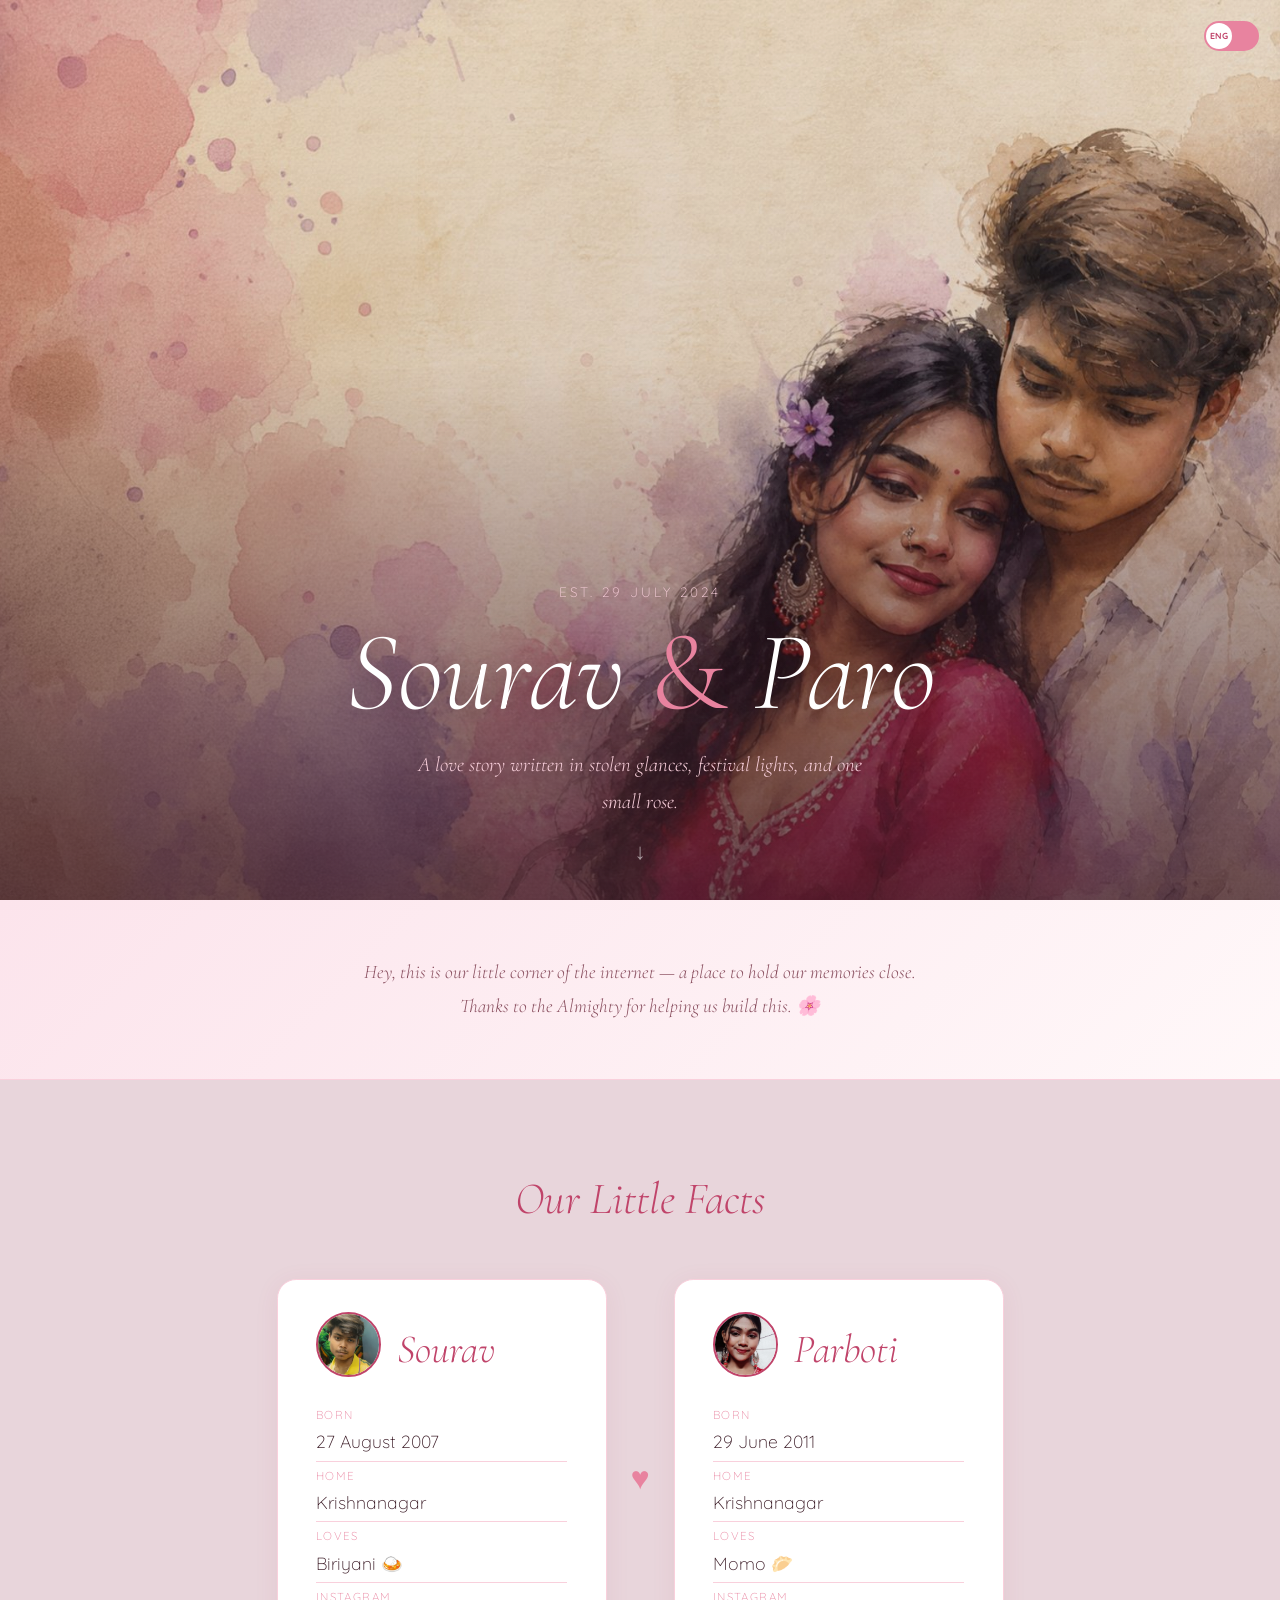
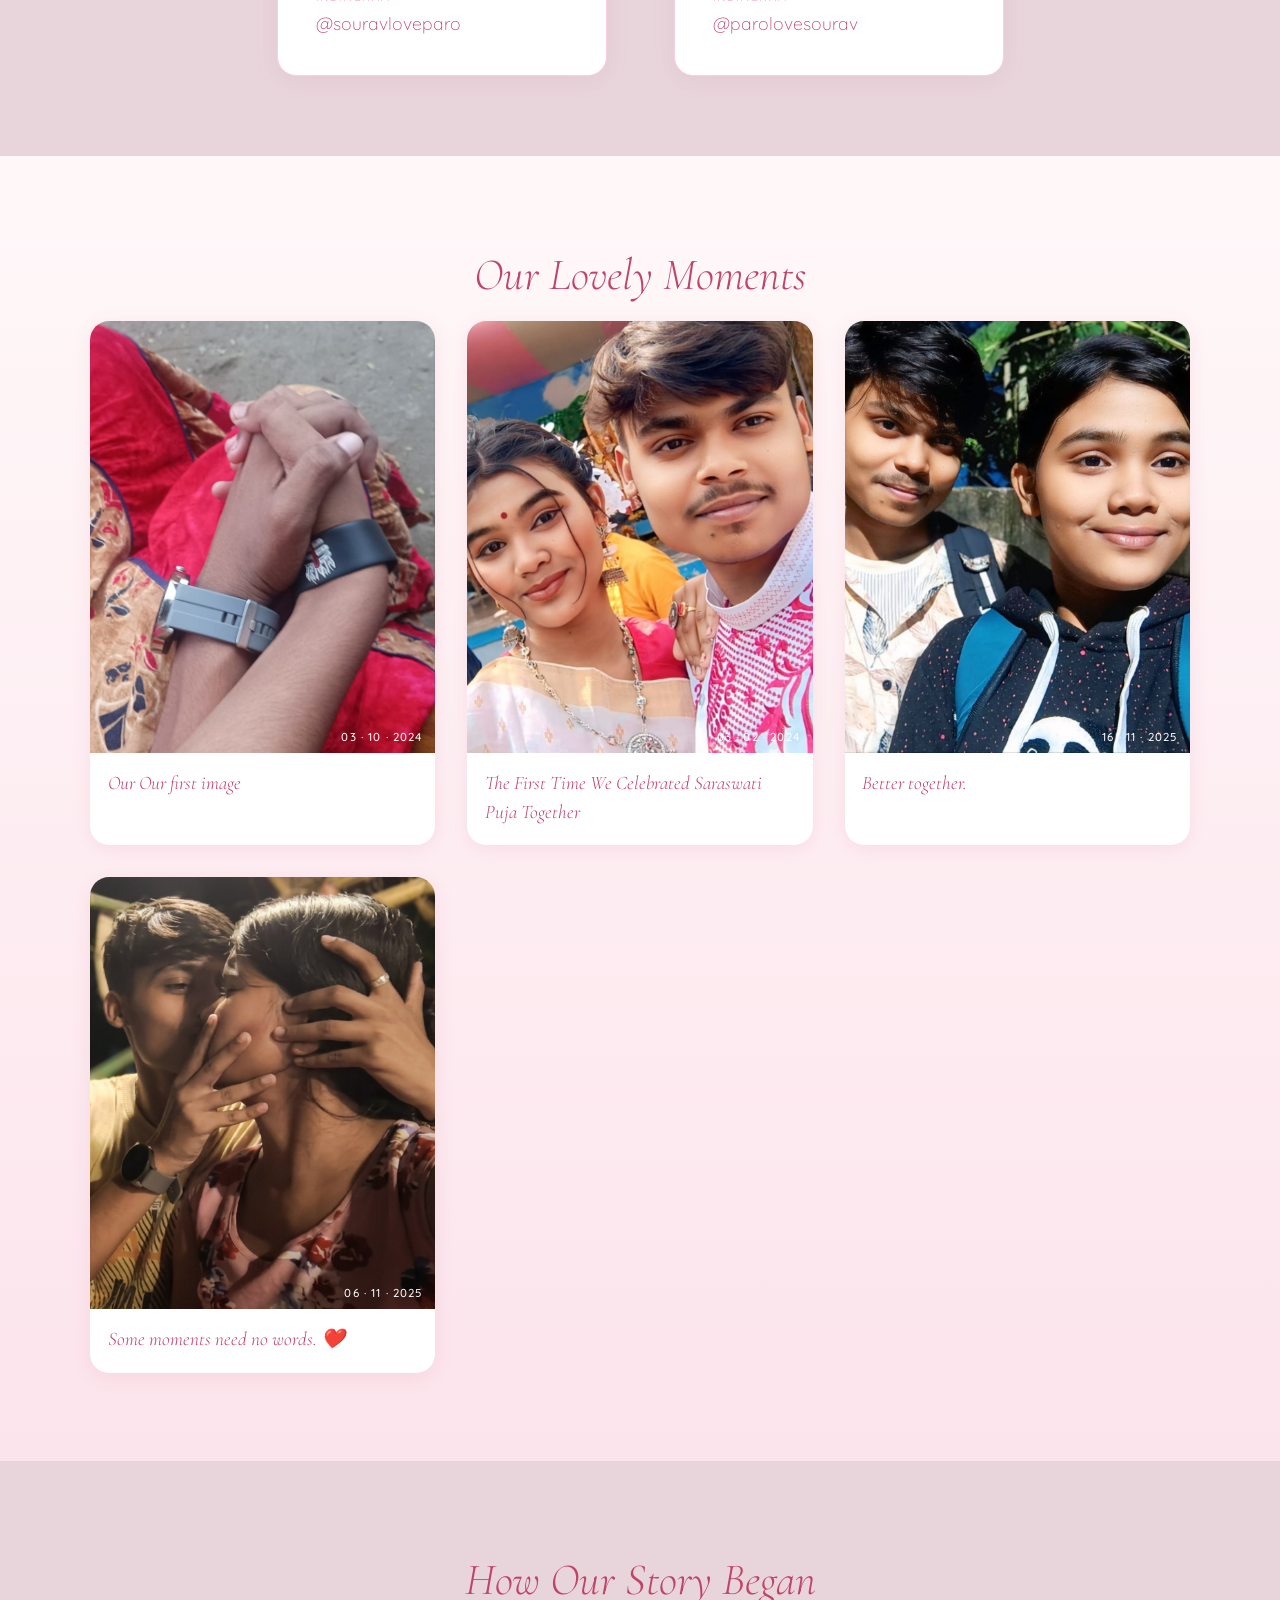
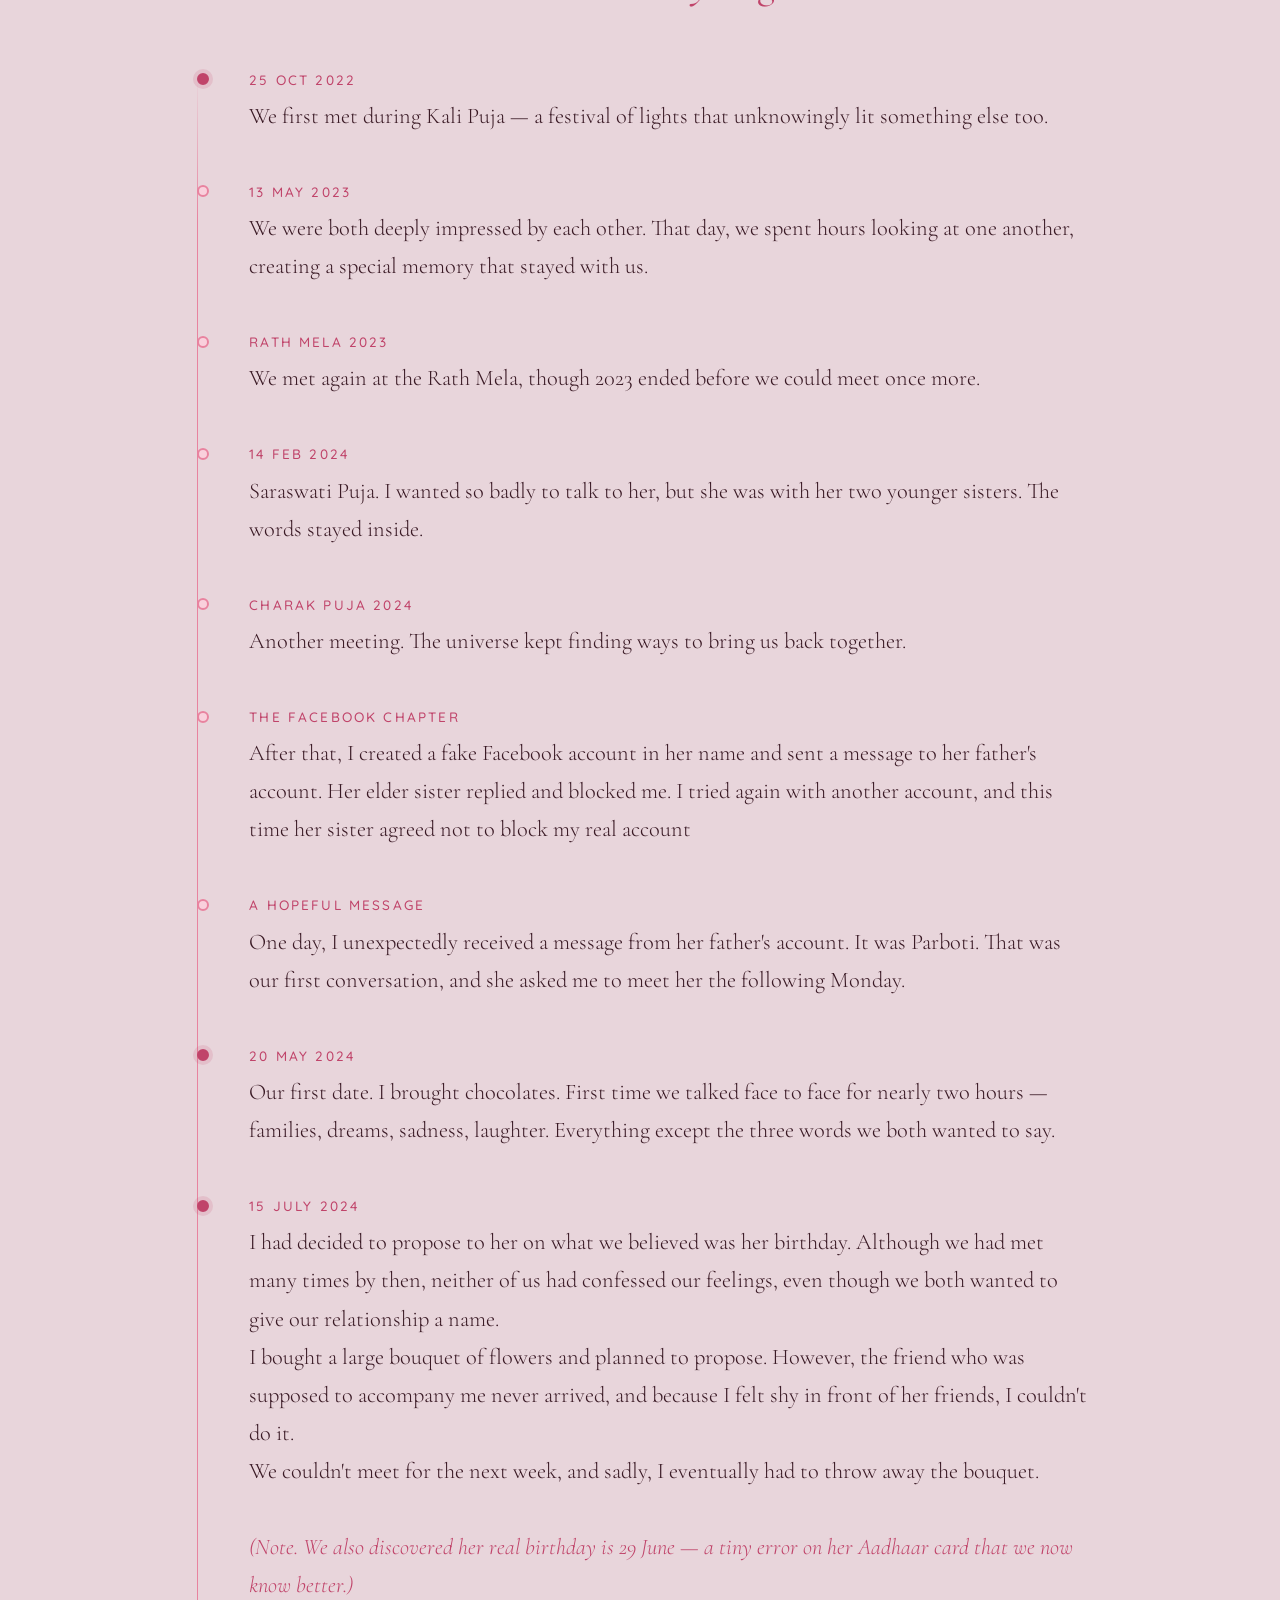
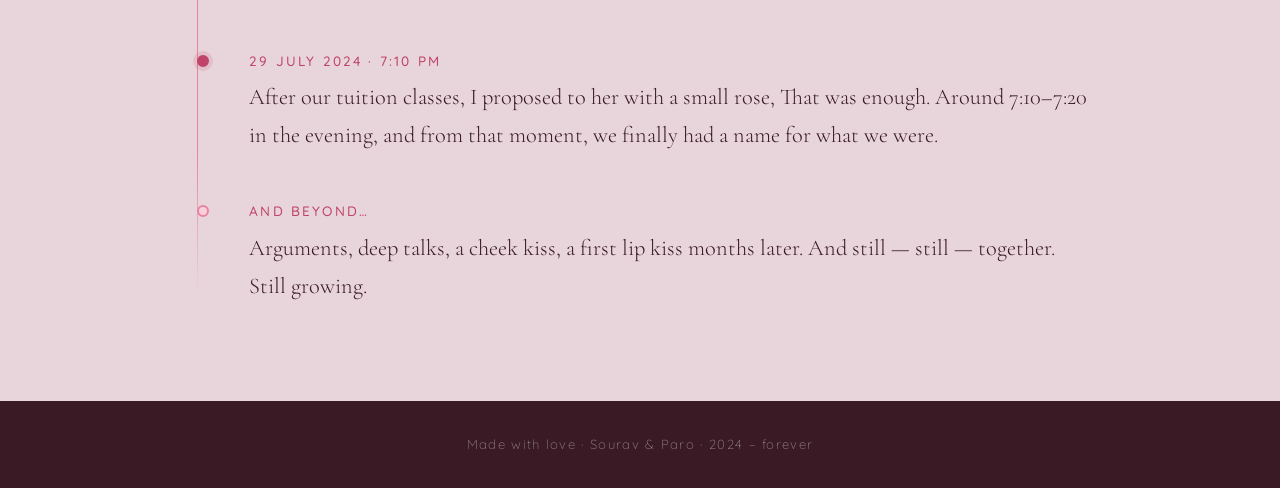
==== Loveria by ai/index.html @ 85e1ff7f "Update gallery slot 4" ====
<!DOCTYPE html>
<html lang="en">
<head>
    <meta charset="UTF-8">
    <meta name="viewport" content="width=device-width, initial-scale=1.0">
    <title>Sourav & Paro — Our Story</title>
    <link rel="icon" type="image/png" href="recources/favicon.png">
    <link rel="preconnect" href="https://fonts.googleapis.com">
    <link href="https://fonts.googleapis.com/css2?family=Cormorant+Garamond:ital,wght@0,300;0,400;1,300;1,400&family=Quicksand:wght@300;400;500&display=swap" rel="stylesheet">
    <link rel="stylesheet" href="style.css">
</head>
<body>


    <div class="lang-toggle-wrap">
    <label class="toggle-switch">
        <input type="checkbox" id="langToggle">
        <span class="toggle-slider"></span>
    </label>
</div>

    <!-- HERO -->
    <section class="hero">
        <div class="hero-overlay"></div>
        <img src="recources/loveria.png" alt="Sourav & Paro" class="hero-img">
        <div class="hero-text">
            <p class="hero-eyebrow">Est. 29 July 2024</p>
            <h1>Sourav <span class="amp">&amp;</span> Paro</h1>
            <p class="hero-sub">A love story written in stolen glances, festival lights, and one small rose.</p>
        </div>
        <div class="scroll-hint">↓</div>
    </section>

    <!-- ABOUT NOTE -->
    <section class="note-section">
        <p class="note">Hey, this is our little corner of the internet — a place to hold our memories close. Thanks to the Almighty for helping us build this. 🌸</p>
    </section>

    <!-- OUR DETAILS -->
    <section class="details-section">
        <h2 class="section-title">Our Little Facts</h2>
        <div class="cards">
            <div class="card">
                <div class="card-top">
                    <div class="card-avatar">
                        <img src="recources/Sourav.jpeg" alt="Sourav">
                    </div>
                    <div class="card-name">Sourav</div>
                </div>
                <div class="card-line"><span>Born</span> 27 August 2007</div>
                <div class="card-line"><span>Home</span> Krishnanagar</div>
                <div class="card-line"><span>Loves</span> Biriyani 🍛</div>
                <div class="card-line"><span>Instagram</span><a href="https://www.instagram.com/souravloveparo/" target="_blank">@souravloveparo</a></div>
            </div>
            <div class="card-divider">♥</div>
            <div class="card">
                <div class="card-top">
                    <div class="card-avatar">
                        <img src="recources/Parboti.jpeg" alt="Parboti">
                    </div>
                    <div class="card-name">Parboti</div>
                </div>
                <div class="card-line"><span>Born</span> 29 June 2011</div>
                <div class="card-line"><span>Home</span> Krishnanagar</div>
                <div class="card-line"><span>Loves</span> Momo 🥟</div>
                <div class="card-line"><span>Instagram</span><a href="https://www.instagram.com/parolovesourav/" target="_blank">@parolovesourav</a></div>
            </div>
        </div>
    </section>

    <!-- PHOTO GALLERY -->
    <section class="gallery-section">
        <h2 class="section-title">Our Lovely Moments</h2>
        <!-- <p class="section-sub">Add your favourite photos here — each one a little forever.</p> -->

        <div class="gallery">

            <!-- Photo slot 1 — replace src with your photo path -->
            <div class="photo-card">
                <div class="photo-frame">
                    <img src="recources\our first image.jpeg" style="object-position: center top;" alt="">
                    <div class="photo-date glass-date" style="display:block">03 · 10 · 2024</div>
                </div>
                <div class="photo-meta">
                    <p class="photo-desc" data-eng="Our first image" data-ben="আমাদের তোলা প্রথম ছবি ">Our Our first image</p>
                </div>
            </div>

            
            
            

            <!-- Photo slot 2 -->
            <div class="photo-card">
                <div class="photo-frame">
                    <img src="recources/slot2-1781592987600.jpg" alt="">
                    <div class="photo-date glass-date" style="display:block">03 · 02 · 2024</div>
                </div>
                <div class="photo-meta">
                    <p class="photo-desc" data-eng="The First Time We Celebrated Saraswati Puja Together" data-ben="আমাদের প্রথম সরস্বতী পূজোর স্মৃতি">The First Time We Celebrated Saraswati Puja Together</p>
                </div>
            </div>
          

            

            <!-- Photo slot 3 -->
            <div class="photo-card">
                <div class="photo-frame">
                    <img src="recources/slot3-1788368484847.jpg" alt="">
                    <div class="photo-date glass-date" style="display:block">16 · 11 · 2025</div>
                </div>
                <div class="photo-meta">
                    <p class="photo-desc" data-eng="Better together." data-ben="একসঙ্গে থাকলেই ভালো লাগে।">Better together.</p>
                </div>
            </div>
            <!-- Photo slot 4 -->
            <div class="photo-card">
                <div class="photo-frame">
                    <img src="recources/slot4-1788417132701.jpg" alt="">
                    <div class="photo-date glass-date" style="display:block">06 · 11 · 2025</div>
                </div>
                <div class="photo-meta">
                    <p class="photo-desc" data-eng="Some moments need no words. ❤️" data-ben="কিছু মুহূর্তের জন্য কোনো শব্দের প্রয়োজন হয় না। ❤️">Some moments need no words. ❤️</p>
                </div>
            </div>
        </div>
    </section>

    <!-- OUR STORY TIMELINE -->
    <section class="timeline-section">
        <h2 class="section-title">How Our Story Began</h2>

        <div class="timeline">

            <div class="tl-item">
                <div class="tl-dot heart-dot"></div>
                <div class="tl-date">25 Oct 2022</div>
                <div class="tl-text">We first met during Kali Puja — a festival of lights that unknowingly lit something else too.</div>
            </div>

            <div class="tl-item">
                <div class="tl-dot"></div>
                <div class="tl-date">13 May 2023</div>
                <div class="tl-text">We were both deeply impressed by each other. That day, we spent hours looking at one another, creating a special memory that stayed with us.</div>
            </div>

            <div class="tl-item">
                <div class="tl-dot"></div>
                <div class="tl-date">Rath Mela 2023</div>
                <div class="tl-text">We met again at the Rath Mela, though 2023 ended before we could meet once more.</div>
            </div>

            <div class="tl-item">
                <div class="tl-dot"></div>
                <div class="tl-date">14 Feb 2024</div>
                <div class="tl-text">Saraswati Puja. I wanted so badly to talk to her, but she was with her two younger sisters. The words stayed inside.</div>
            </div>

            <div class="tl-item">
                <div class="tl-dot"></div>
                <div class="tl-date">Charak Puja 2024</div>
                <div class="tl-text">Another meeting. The universe kept finding ways to bring us back together.</div>
            </div>

            <div class="tl-item">
                <div class="tl-dot"></div>
                <div class="tl-date">The Facebook Chapter</div>
                <div class="tl-text">After that, I created a fake Facebook account in her name and sent a message to her father's account. Her elder sister replied and blocked me. I tried again with another account, and this time her sister agreed not to block my real account</div>
            </div>

            <div class="tl-item">
                <div class="tl-dot"></div>
                <div class="tl-date">A Hopeful Message</div>
                <div class="tl-text">One day, I unexpectedly received a message from her father's account. It was Parboti. That was our first conversation, and she asked me to meet her the following Monday.</div>
            </div>

            <div class="tl-item">
                <div class="tl-dot heart-dot"></div>
                <div class="tl-date">20 May 2024</div>
                <div class="tl-text">Our first date. I brought chocolates. First time we talked face to face for nearly two hours — families, dreams, sadness, laughter. Everything except the three words we both wanted to say.</div>
            </div>

            <div class="tl-item">
                <div class="tl-dot heart-dot"></div>
                <div class="tl-date">15 July 2024</div>
                <div class="tl-text">I had decided to propose to her on what we believed was her birthday. Although we had met many times by then, neither of us had confessed our feelings, even though we both wanted to give our relationship a name. <br> 
                    I bought a large bouquet of flowers and planned to propose. However, the friend who was supposed to accompany me never arrived, and because I felt shy in front of her friends, I couldn't do it. <br> 
                    We couldn't meet for the next week, and sadly, I eventually had to throw away the bouquet.
                    <br><br><em>(Note. We also discovered her real birthday is 29 June — a tiny error on her Aadhaar card that we now know better.)</em></div>
            </div>

            <div class="tl-item">
                <div class="tl-dot heart-dot"></div>
                <div class="tl-date">29 July 2024 · 7:10 PM</div>
                <div class="tl-text">After our tuition classes, I proposed to her with a small rose, That was enough. Around 7:10–7:20 in the evening, and from that moment, we finally had a name for what we were.</div>
            </div>

            <div class="tl-item">
                <div class="tl-dot"></div>
                <div class="tl-date">And beyond…</div>
                <div class="tl-text">Arguments, deep talks, a cheek kiss, a first lip kiss months later. And still — still — together. Still growing.</div> 
                
            </div>

        </div>
    </section>

    <!-- FOOTER -->
    <footer>
        <p>Made with love · Sourav &amp; Paro · 2024 – forever</p>
    </footer>

    <script src="script.js"></script>
</body>
</html>
---- Loveria by ai/style.css ----
/* ── RESET & BASE ─────────────────────────────── */
*, *::before, *::after { box-sizing: border-box; margin: 0; padding: 0; }

:root {
    --rose:       #c0446a;
    --rose-light: #e8839f;
    --blush:      #fce4ec;
    --petal:      #f9d0dc;
    --cream:      #e8d5db;
    --ink:        #3a1a25;
    --muted:      #8a5060;
    --gold:       #d4a76a;
    --font-display: 'Cormorant Garamond', Georgia, serif;
    --font-body:    'Quicksand', sans-serif;
}

html { scroll-behavior: smooth; }

body {
    background: var(--cream);
    color: var(--ink);
    font-family: var(--font-body);
    font-weight: 300;
    line-height: 1.75;
    overflow-x: hidden;
}

@keyframes floatUp {
    0%   { transform: translateY(0) rotate(0deg); opacity: 0.8; }
    80%  { opacity: 0.8; }
    100% { transform: translateY(-110vh) rotate(45deg); opacity: 0; }
}
@keyframes floatUpAnti {
    0%   { transform: translateY(0) rotate(0deg); opacity: 0.8; }
    80%  { opacity: 0.8; }
    100% { transform: translateY(-110vh) rotate(-45deg); opacity: 0; }
}


.lang-toggle-wrap {
    position: fixed;
    top: 1rem;
    right: 1rem;
    z-index: 999;
    
    
    border-radius: 2rem;
    padding: 0.3rem;
}

.toggle-switch {
    position: relative;
    width: 55px;
    height: 30px;
    display: block;
}

.toggle-switch input {
    opacity: 0;
    width: 0;
    height: 0;
}

.toggle-slider {
    position: absolute;
    inset: 0;
    background: var(--rose-light);
    border-radius: 2rem;
    cursor: pointer;
    transition: background 0.3s;
}

.toggle-slider::before {
    content: 'ENG';
    position: absolute;
    width: 26px;
    height: 26px;
    left: 2px;
    top: 2px;
    background: #fff;
    border-radius: 50%;
    transition: transform 0.3s;
    display: flex;
    align-items: center;
    justify-content: center;
    font-family: 'Quicksand', sans-serif;
    font-size: 0.55rem;
    font-weight: 700;
    color: var(--rose);
    letter-spacing: 0.05em;
    line-height: 26px;
    text-align: center;
}

.toggle-switch input:checked + .toggle-slider {
    background: var(--rose);
}

.toggle-switch input:checked + .toggle-slider::before {
    content: 'বাং';
    transform: translateX(25px);
    font-size: 0.65rem;
}

/* ── HERO ─────────────────────────────────────── */
.hero {
    position: relative;
    width: 100%;
    min-height: 100svh;
    display: flex;
    align-items: flex-end;
    justify-content: center;
    overflow: hidden;
}

.hero-img {
    position: absolute;
    inset: 0;
    width: 100%;
    height: 100%;
    object-fit: cover;
    object-position: 97% center;
    animation: slowZoom 18s ease-in-out infinite alternate;
}

@keyframes slowZoom {
    from { transform: scale(1); }
    to   { transform: scale(1.06); }
}

.hero-overlay {
    position: absolute;
    inset: 0;
    background: linear-gradient(
        to bottom,
        rgba(58,26,37,0.10) 0%,
        rgba(58,26,37,0.15) 40%,
        rgba(58,26,37,0.72) 100%
    );
    z-index: 1;
}

.hero-text {
    position: relative;
    z-index: 2;
    text-align: center;
    padding: 0 1.5rem 5rem;
    color: #fff;
}

.hero-eyebrow {
    font-family: var(--font-body);
    font-size: 0.85rem;
    letter-spacing: 0.22em;
    text-transform: uppercase;
    color: var(--petal);
    margin-bottom: 0.6rem;
}

.hero-text h1 {
    font-family: var(--font-display);
    font-size: clamp(3.2rem, 10vw, 7rem);
    font-weight: 300;
    font-style: italic;
    line-height: 1.05;
    color: #fff;
    text-shadow: 0 2px 24px rgba(58,26,37,0.45);
    margin-bottom: 1rem;
}

.amp {
    color: var(--rose-light);
    font-style: normal;
}

.hero-sub {
    font-family: var(--font-display);
    font-style: italic;
    font-size: clamp(1rem, 2.5vw, 1.3rem);
    color: var(--petal);
    max-width: 480px;
    margin: 0 auto;
    font-weight: 300;
}

.scroll-hint {
    position: absolute;
    bottom: 1.8rem;
    left: 50%;
    transform: translateX(-50%);
    z-index: 2;
    color: rgba(255,255,255,0.55);
    font-size: 1.4rem;
    animation: bounce 2s ease-in-out infinite;
}

@keyframes bounce {
    0%, 100% { transform: translateX(-50%) translateY(0); }
    50%       { transform: translateX(-50%) translateY(8px); }
}

/* ── NOTE ─────────────────────────────────────── */
.note-section {
    padding: 3.5rem 2rem;
    text-align: center;
    background: linear-gradient(135deg, #fce4ec 0%, #fff8f9 100%);
    border-bottom: 1px solid var(--petal);
}

.note {
    font-family: var(--font-display);
    font-style: italic;
    font-size: clamp(1rem, 2.2vw, 1.2rem);
    color: var(--muted);
    max-width: 600px;
    margin: 0 auto;
}

/* ── SECTION TITLES ───────────────────────────── */
.section-title {
    font-family: var(--font-display);
    font-weight: 300;
    font-style: italic;
    font-size: clamp(1.8rem, 5vw, 2.8rem);
    color: var(--rose);
    text-align: center;
    margin-bottom: 0.4rem;
}

.section-sub {
    text-align: center;
    color: var(--muted);
    font-size: 0.92rem;
    margin-bottom: 2.4rem;
}

/* ── DETAILS / CARDS ──────────────────────────── */
.details-section {
    padding: 5rem 2rem;
    background: var(--cream);
}

.cards {
    display: flex;
    align-items: center;
    justify-content: center;
    gap: 1.5rem;
    flex-wrap: wrap;
    margin-top: 2.5rem;
}

.card {
    background: #fff;
    border: 1px solid var(--petal);
    border-radius: 1.2rem;
    padding: 2rem 2.4rem;
    min-width: 330px;
    box-shadow: 0 4px 24px rgba(192,68,106,0.08);
    transition: transform 0.3s, box-shadow 0.3s;
}

.card-top {
    display: flex;
    align-items: center;
    justify-content: left;
    gap: 1rem;
}

.card:hover {
    transform: translateY(-4px);
    box-shadow: 0 10px 32px rgba(192,68,106,0.14);
}

.card-name {
    font-family: var(--font-display);
    font-style: italic;
    font-size: 2.5rem;
    color: var(--rose);
    margin-bottom: 0.9rem;
}

.card-line {
    font-size: 1.1rem;
    color: var(--ink);
    padding: 0.25rem 0;
    border-bottom: 1px solid var(--petal);
}

.card-line:last-child { border-bottom: none; }

.card-line span {
    font-size: 0.72rem;
    letter-spacing: 0.12em;
    text-transform: uppercase;
    color: var(--rose-light);
    display: block;
    margin-bottom: 1px;
}

.card-line a {
    color: var(--rose);
    text-decoration: none;
}

.card-line a:hover {
    text-decoration: underline;
}

.card-divider {
    font-size: 2rem;
    color: var(--rose-light);
    animation: pulse 2.4s ease-in-out infinite;
}

.card-avatar {
    width: 65px;
    height: 65px;
    border-radius: 50%;
    border: 2px solid var(--rose);
    overflow: hidden;
    flex-shrink: 0;
    margin-bottom: 1.5rem;
}

.card-avatar img {
    width: 100%;
    height: 100%;
    object-fit: cover;
    
}

@keyframes pulse {
    0%, 100% { transform: scale(1); opacity: 1; }
    50%       { transform: scale(1.25); opacity: 0.7; }
}

/* ── GALLERY ──────────────────────────────────── */
.gallery-section {
    padding: 5rem 2rem 4rem;
    background: linear-gradient(180deg, #fff8f9 0%, #fce4ec 100%);
}

.gallery {
    display: grid;
    grid-template-columns: repeat(auto-fill, minmax(260px, 1fr));
    gap: 2rem;
    max-width: 1100px;
    margin: 0 auto 1.5rem;
}

.photo-card {
    border-radius: 1.2rem;
    overflow: hidden;
    background: #fff;
    box-shadow: 0 4px 20px rgba(192,68,106,0.1);
    transition: transform 0.3s, box-shadow 0.3s;
}

.photo-card:hover {
    transform: translateY(-5px);
    box-shadow: 0 12px 36px rgba(192,68,106,0.18);
}

/* The frame holds the photo */
.photo-frame {
    position: relative;
    width: 100%;
    aspect-ratio: 4/5;
    overflow: hidden;
}

.photo-frame img {
    width: 100%;
    height: 100%;
    object-fit: cover;
    display: block;
}

/* Empty placeholder */
.empty-frame {
    background: linear-gradient(135deg, var(--petal) 0%, var(--blush) 100%);
    display: flex;
    flex-direction: column;
    align-items: center;
    justify-content: center;
    gap: 0.4rem;
    cursor: pointer;
    border: 2px dashed var(--rose-light);
}

.add-icon {
    font-size: 2.6rem;
    color: var(--rose-light);
    line-height: 1;
}

.add-label {
    font-size: 0.82rem;
    letter-spacing: 0.12em;
    text-transform: uppercase;
    color: var(--rose-light);
}

/* Glass date badge — bottom-right corner of frame */
.glass-date {
    position: absolute;
    bottom: 0.1rem;
    right: 0.1rem;
    border-radius: 0.5rem;
    padding: 0.28rem 0.7rem;
    font-size: 0.72rem;
    font-family: var(--font-body);
    letter-spacing: 0.10em;
    color: #fff;
    font-weight: 500;
}

.photo-meta {
    padding: 1rem 1.1rem 1.2rem;
    position: relative;
}

.photo-desc {
    font-size: 1.2rem;
    color: var(--rose);
    font-style: italic;
    font-family: var(--font-display);
    line-height: 1.5;
}

/* .gallery-hint {
    text-align: center;
    font-size: 0.82rem;
    color: var(--muted);
    margin-top: 1rem;
}

.gallery-hint code {
    background: var(--petal);
    border-radius: 0.25rem;
    padding: 0.1rem 0.35rem;
    font-size: 0.78rem;
    color: var(--rose);
} */

/* ── TIMELINE ─────────────────────────────────── */
.timeline-section {
    padding: 5rem 2rem 6rem;
    background: var(--cream);
}

.timeline {
    position: relative;
    max-width: 900px;
    margin: 3rem auto 0;
    padding-left: 2.2rem;
}

/* vertical line */
.timeline::before {
    content: '';
    position: absolute;
    left: 0.45rem;
    top: 0.5rem;
    bottom: 0.5rem;
    width: 1px;
    background: linear-gradient(to bottom, transparent, var(--rose-light) 8%, var(--rose-light) 92%, transparent);
}

.tl-item {
    position: relative;
    padding: 0 0 2.8rem 1.5rem;
}

.tl-item:last-child { padding-bottom: 0; }

.tl-dot {
    position: absolute;
    left: -1.75rem;
    top: 0.35rem;
    width: 12px;
    height: 12px;
    border-radius: 50%;
    background: var(--petal);
    border: 2px solid var(--rose-light);
}

.heart-dot {
    background: var(--rose);
    border-color: var(--rose);
    box-shadow: 0 0 0 4px rgba(192,68,106,0.15);
}

.tl-date {
    font-size: 0.85rem;
    letter-spacing: 0.16em;
    text-transform: uppercase;
    color: var(--rose);
    margin-bottom: 0.35rem;
    font-weight: 500;
}

.tl-text {
    font-family: var(--font-display);
    font-size: clamp(1.1rem, 2.5vw, 1.4rem);
    color: var(--ink);
    line-height: 1.7;
}

.tl-text em {
    color: var(--rose);
}

/* ── FOOTER ───────────────────────────────────── */
footer {
    background: var(--ink);
    color: rgba(255,255,255,0.45);
    text-align: center;
    padding: 2rem 1rem;
    font-size: 0.82rem;
    letter-spacing: 0.1em;
}

/* ── RESPONSIVE ───────────────────────────────── */
@media (max-width: 600px) {
    .cards { flex-direction: column; align-items: center; }
    .card-divider { transform: rotate(90deg); display: block; }
    .gallery { grid-template-columns: 1fr 1fr; gap: 1rem; }
}

@media (max-width: 400px) {
    .gallery { grid-template-columns: 1fr; }
}

/* ── REDUCED MOTION ───────────────────────────── */
@media (prefers-reduced-motion: reduce) {
    .hero-img, .card-divider, .scroll-hint { animation: none; }
}
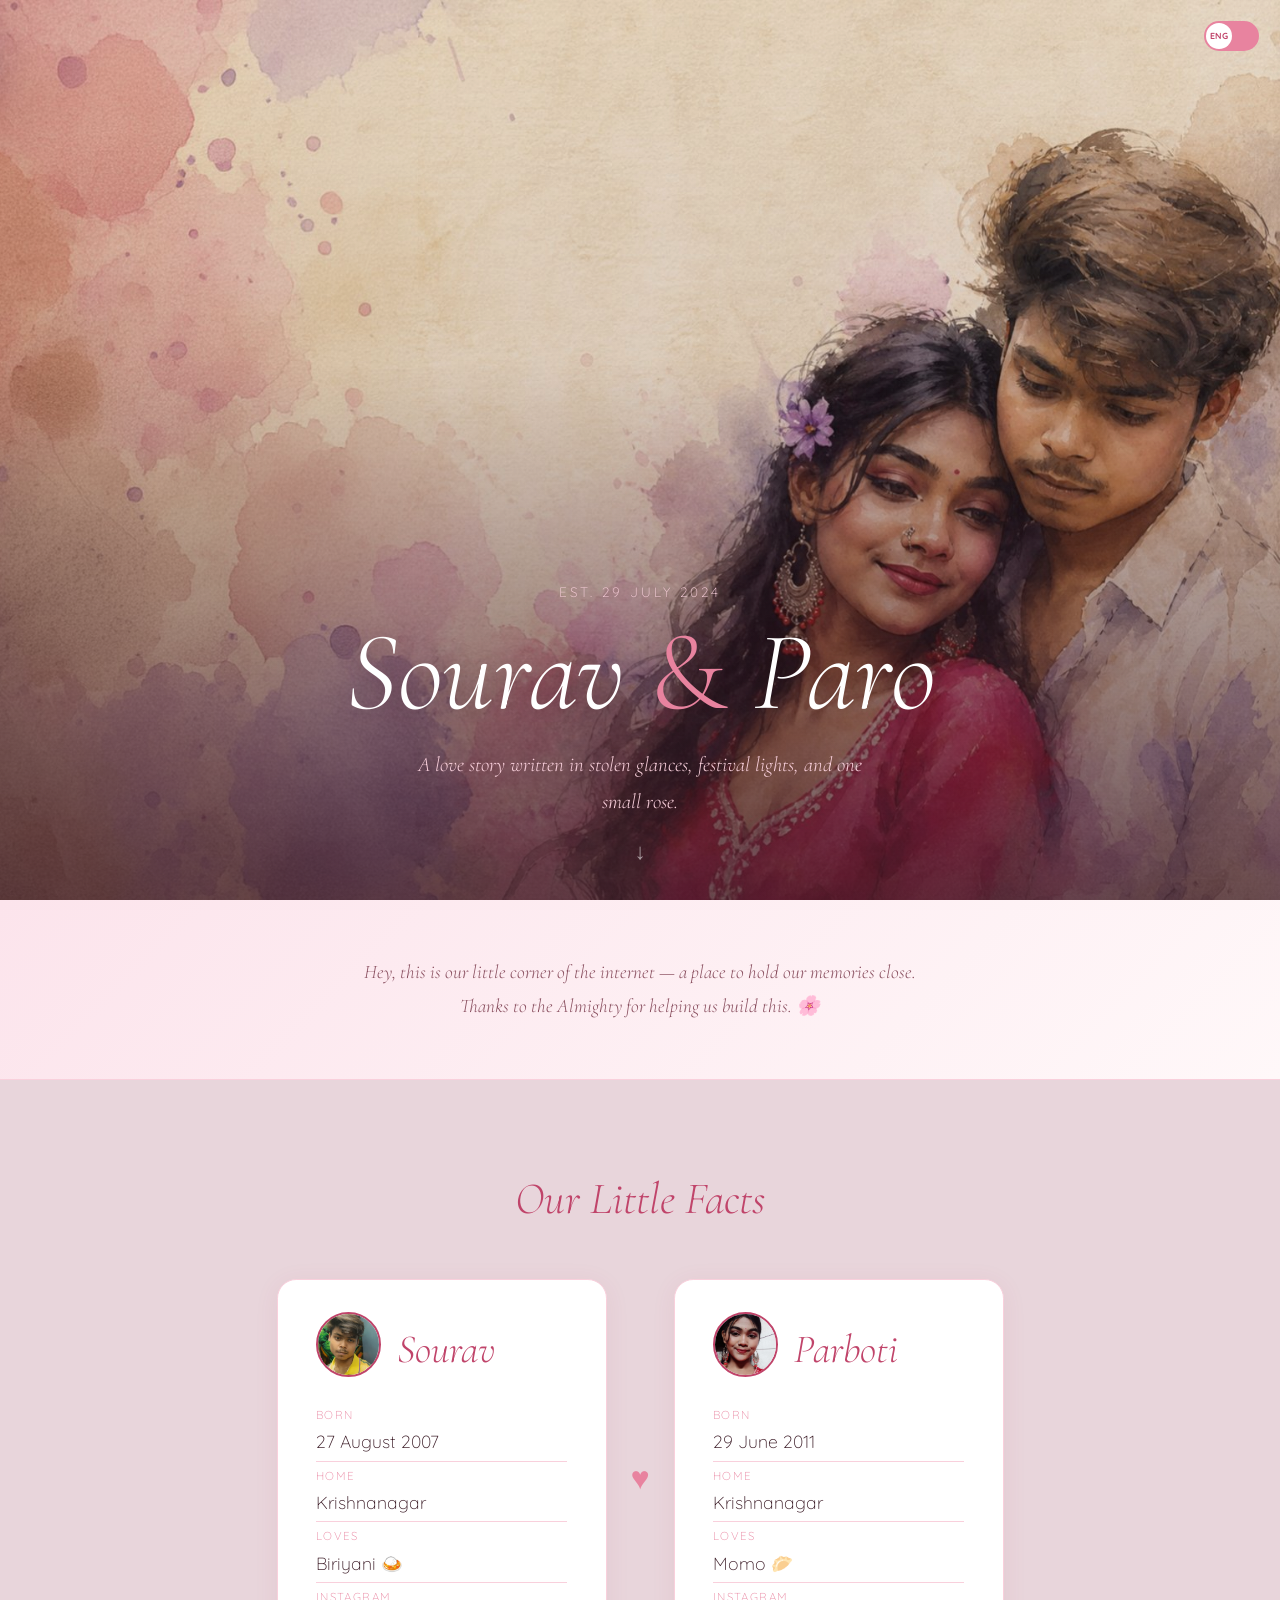
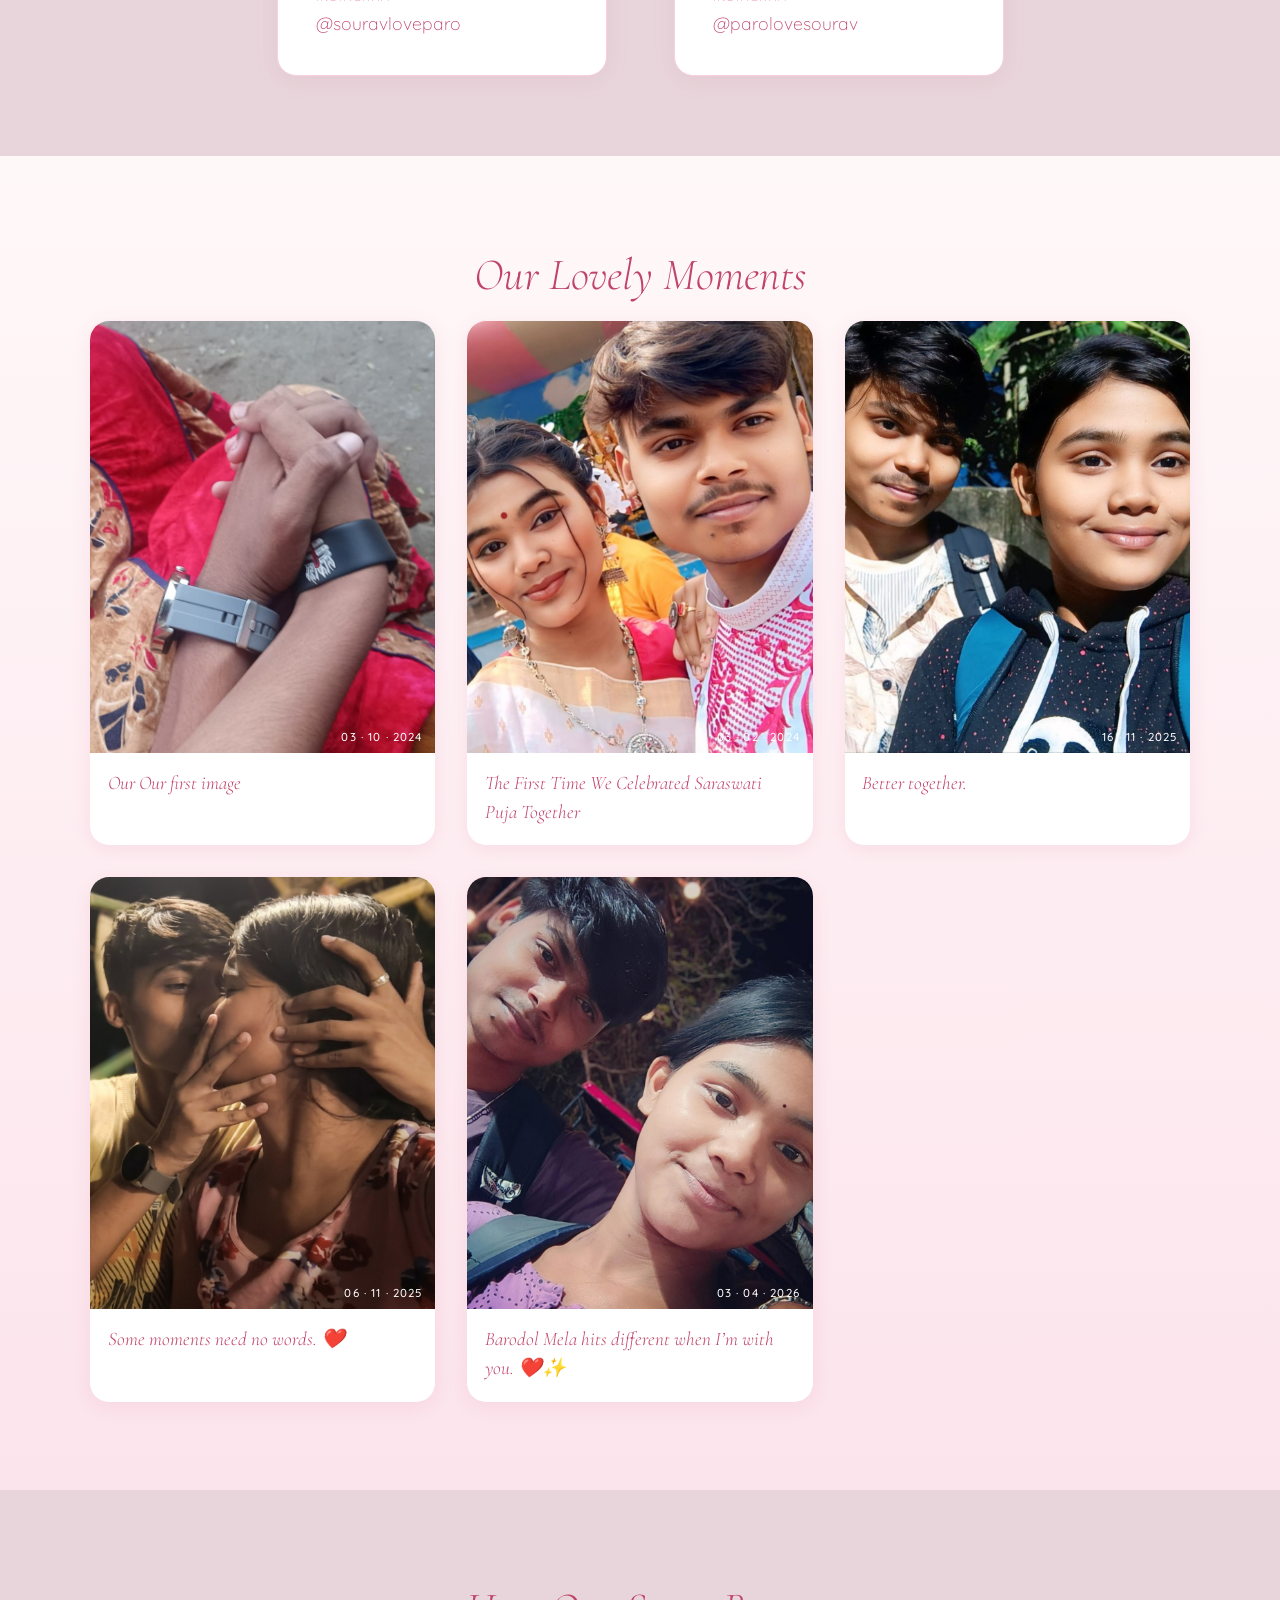
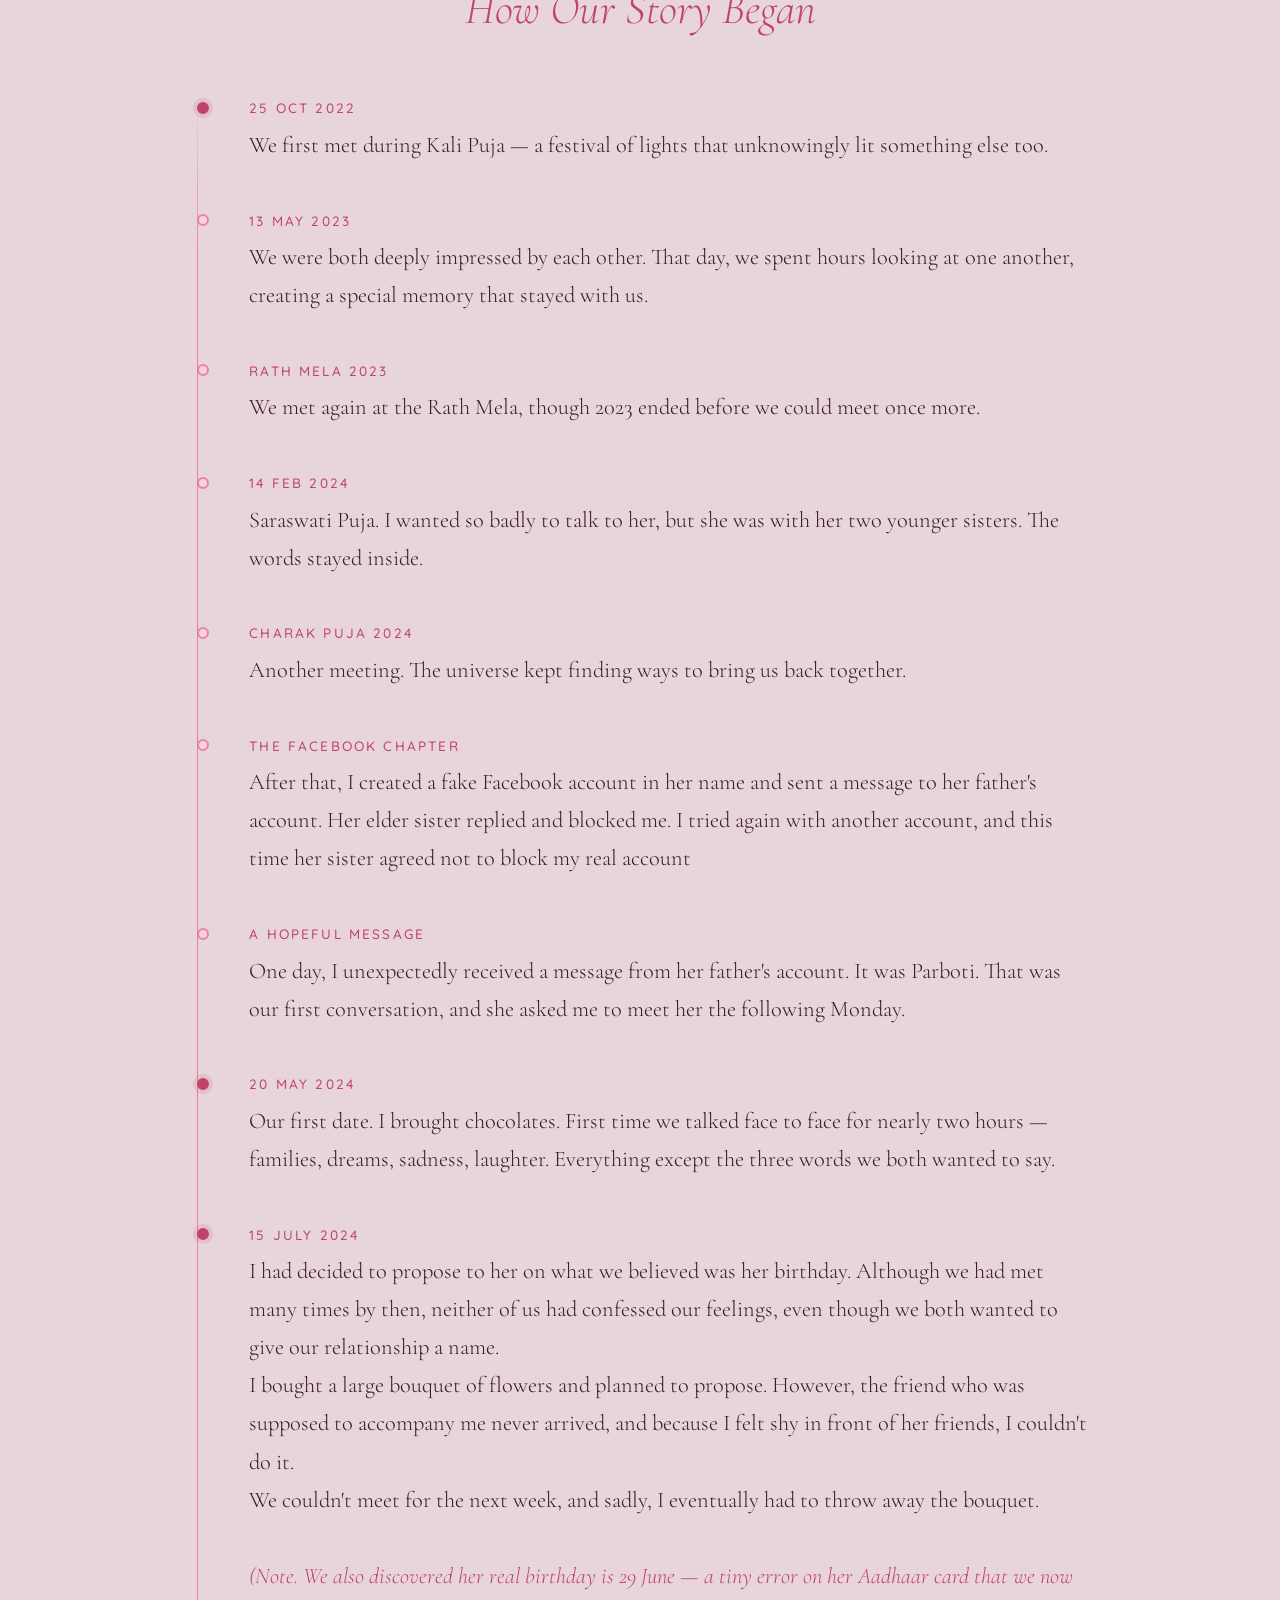
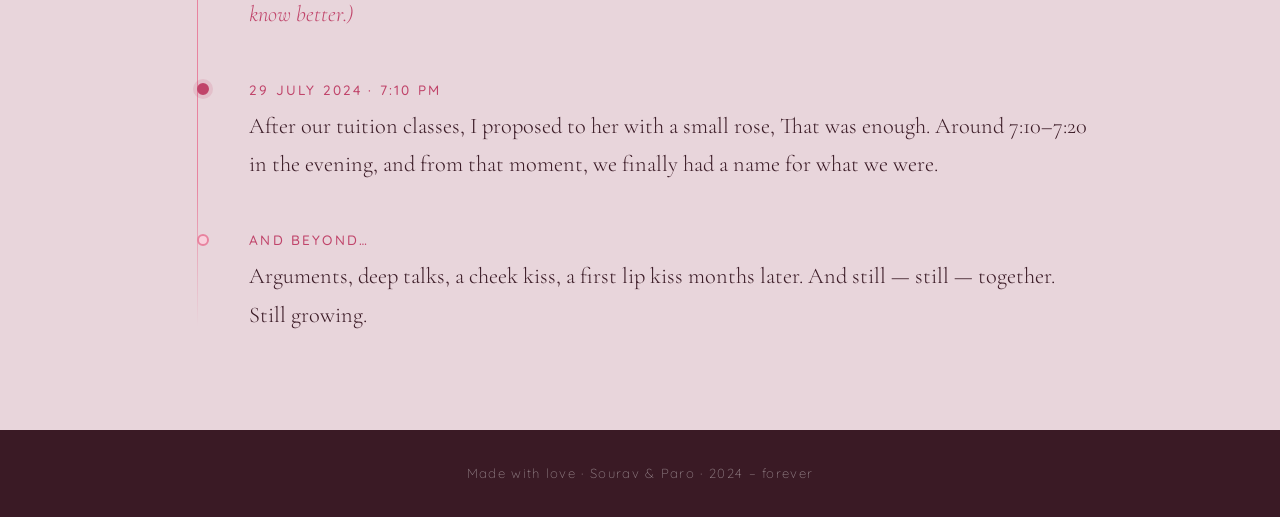
==== commit 38e41a34: "Update gallery slot 5" ====
--- a/Loveria by ai/index.html
+++ b/Loveria by ai/index.html
@@ -124,6 +124,16 @@
                     <p class="photo-desc" data-eng="Some moments need no words. ❤️" data-ben="কিছু মুহূর্তের জন্য কোনো শব্দের প্রয়োজন হয় না। ❤️">Some moments need no words. ❤️</p>
                 </div>
             </div>
+            <!-- Photo slot 5 -->
+            <div class="photo-card">
+                <div class="photo-frame">
+                    <img src="recources/slot5-1788417338453.jpg" alt="">
+                    <div class="photo-date glass-date" style="display:block">03 · 04 · 2026</div>
+                </div>
+                <div class="photo-meta">
+                    <p class="photo-desc" data-eng="Barodol Mela hits different when I’m with you. ❤️✨" data-ben="তোমার সাথে বরদোল মেলার মুহূর্তটাই যেন একটু বেশি সুন্দর। ❤️✨">Barodol Mela hits different when I’m with you. ❤️✨</p>
+                </div>
+            </div>
         </div>
     </section>
 
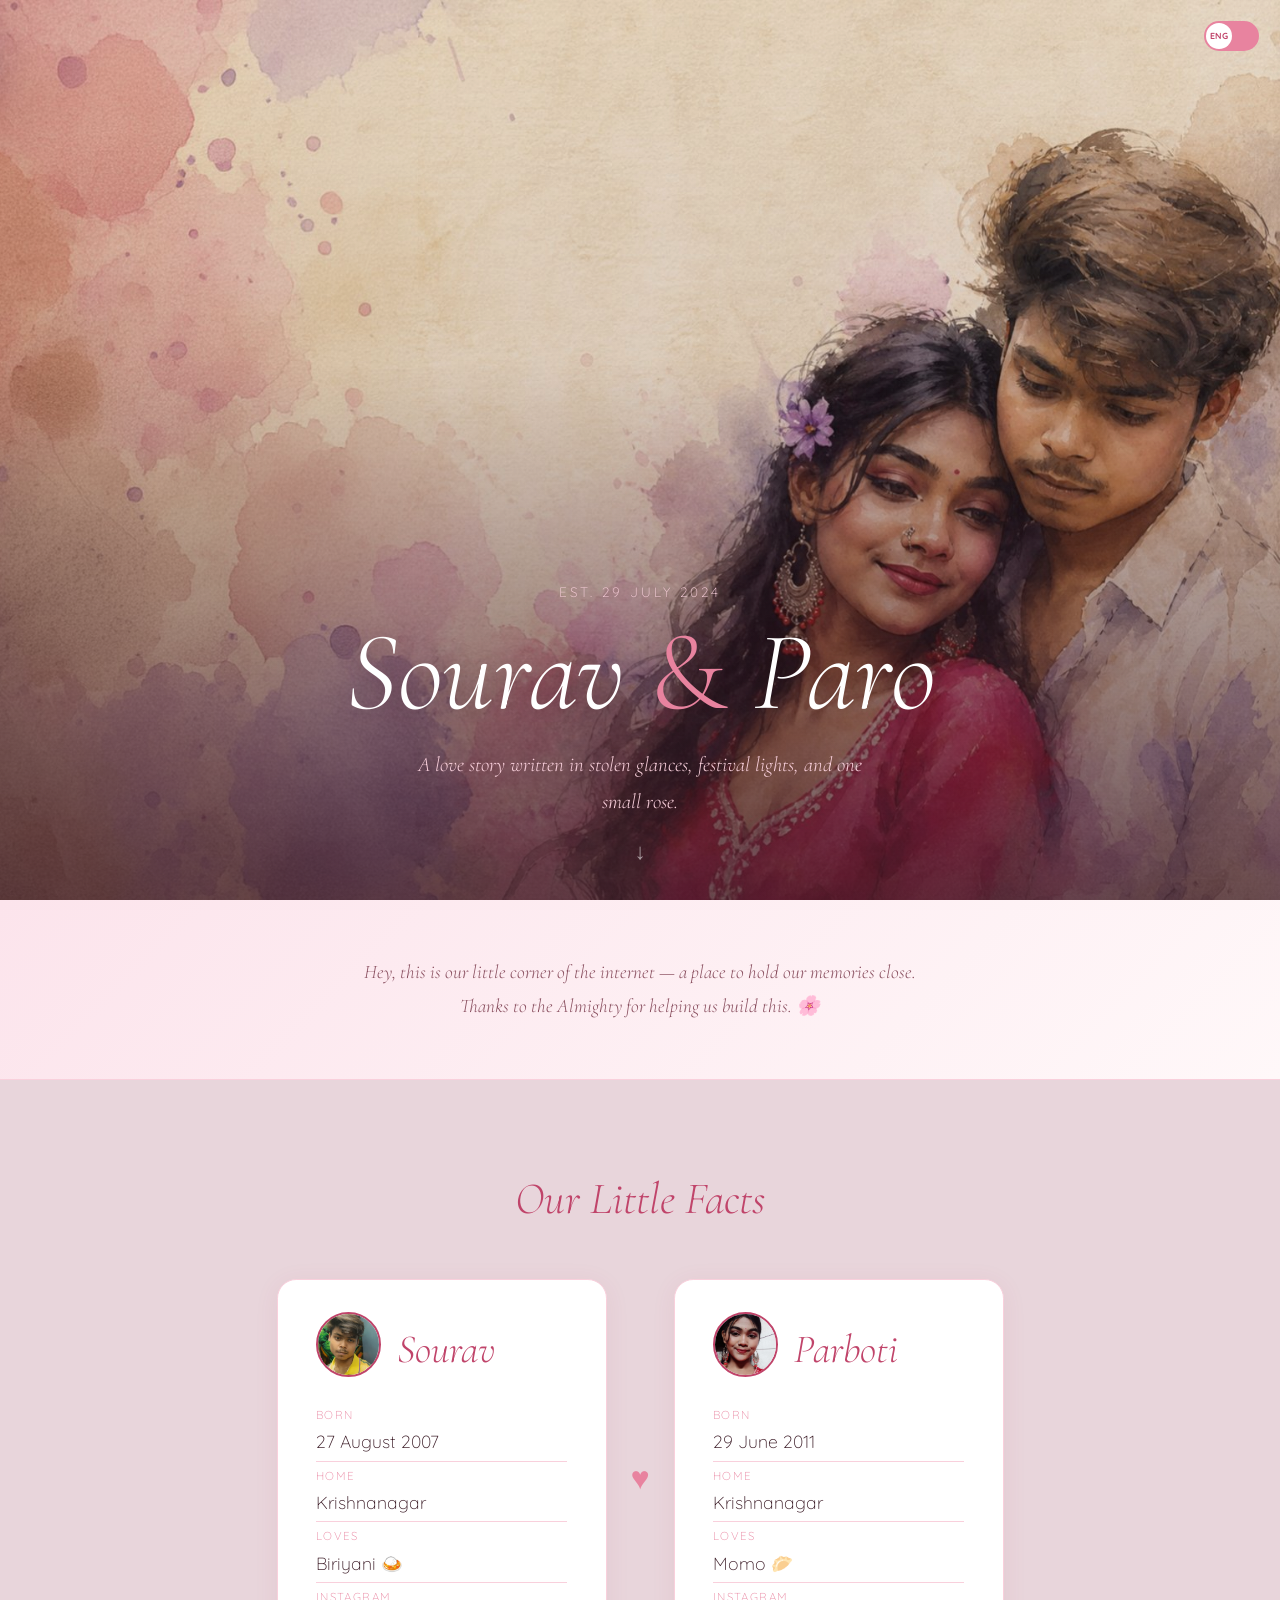
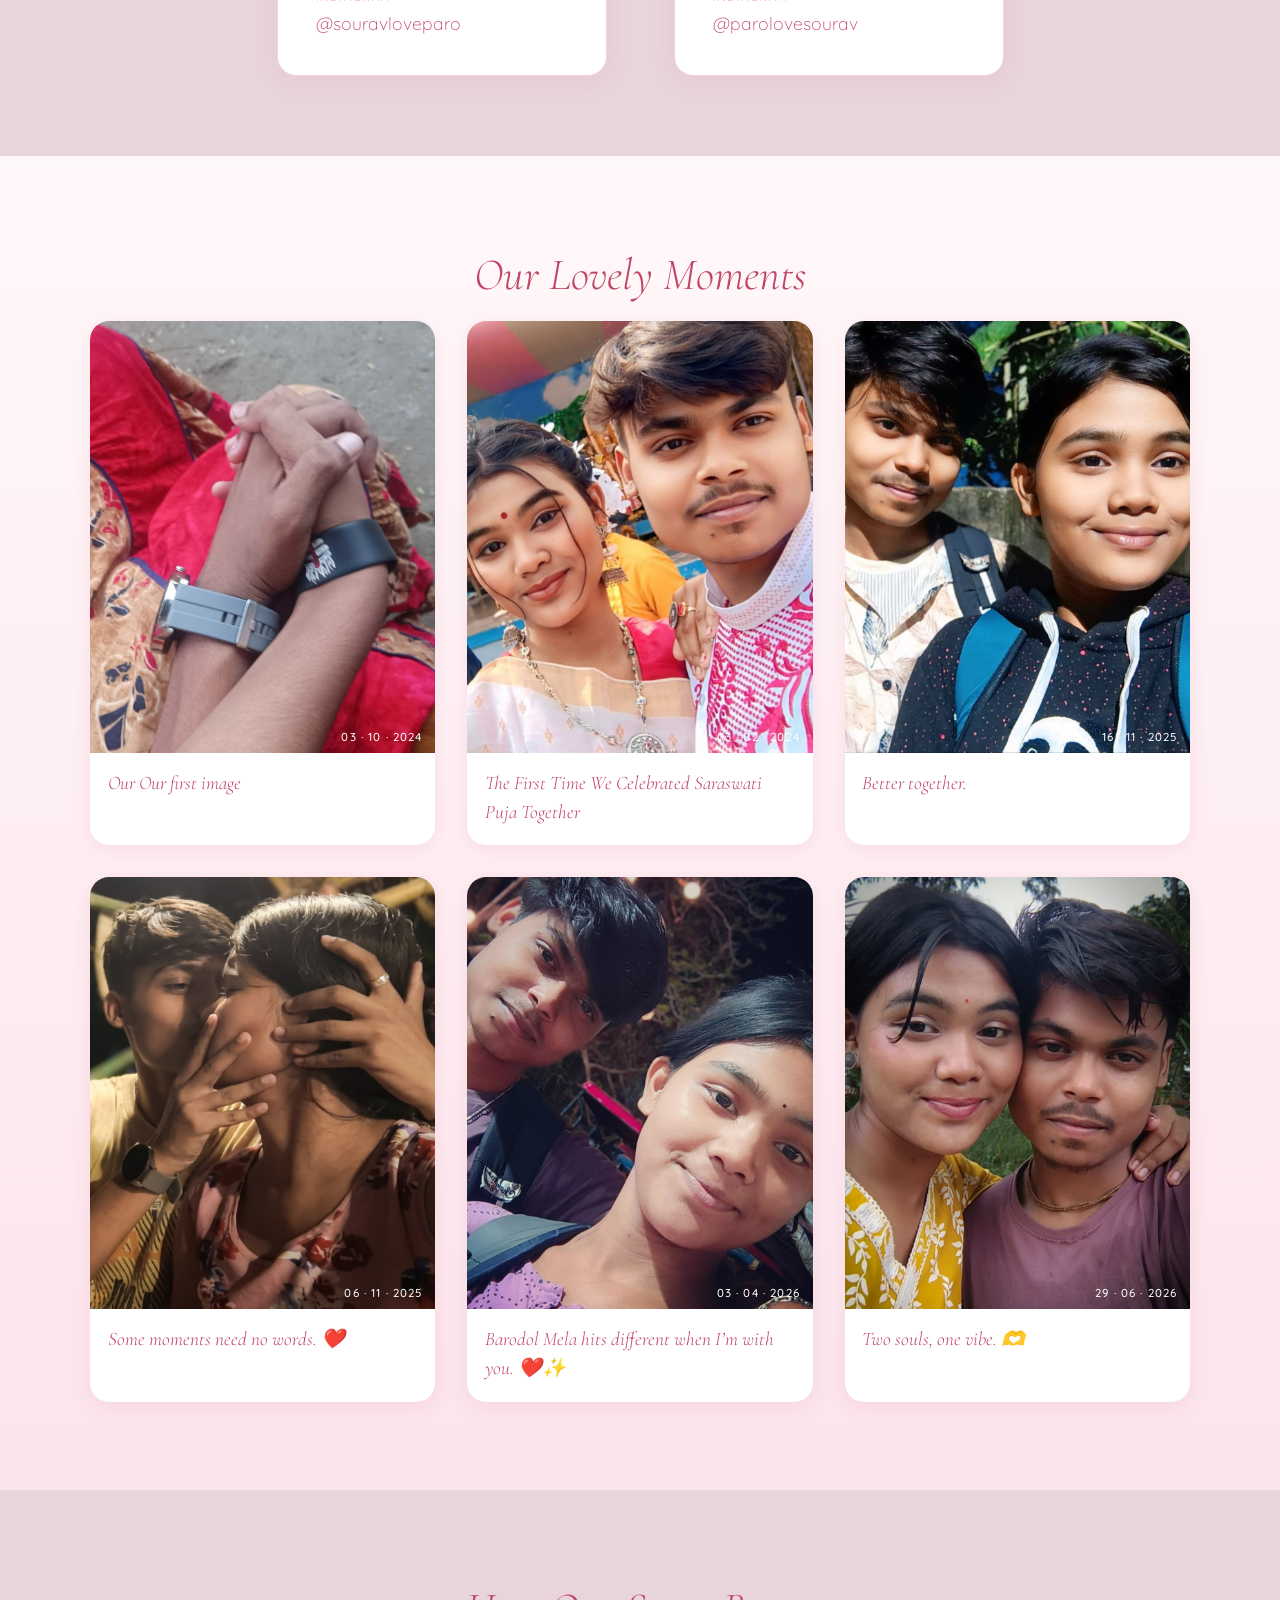
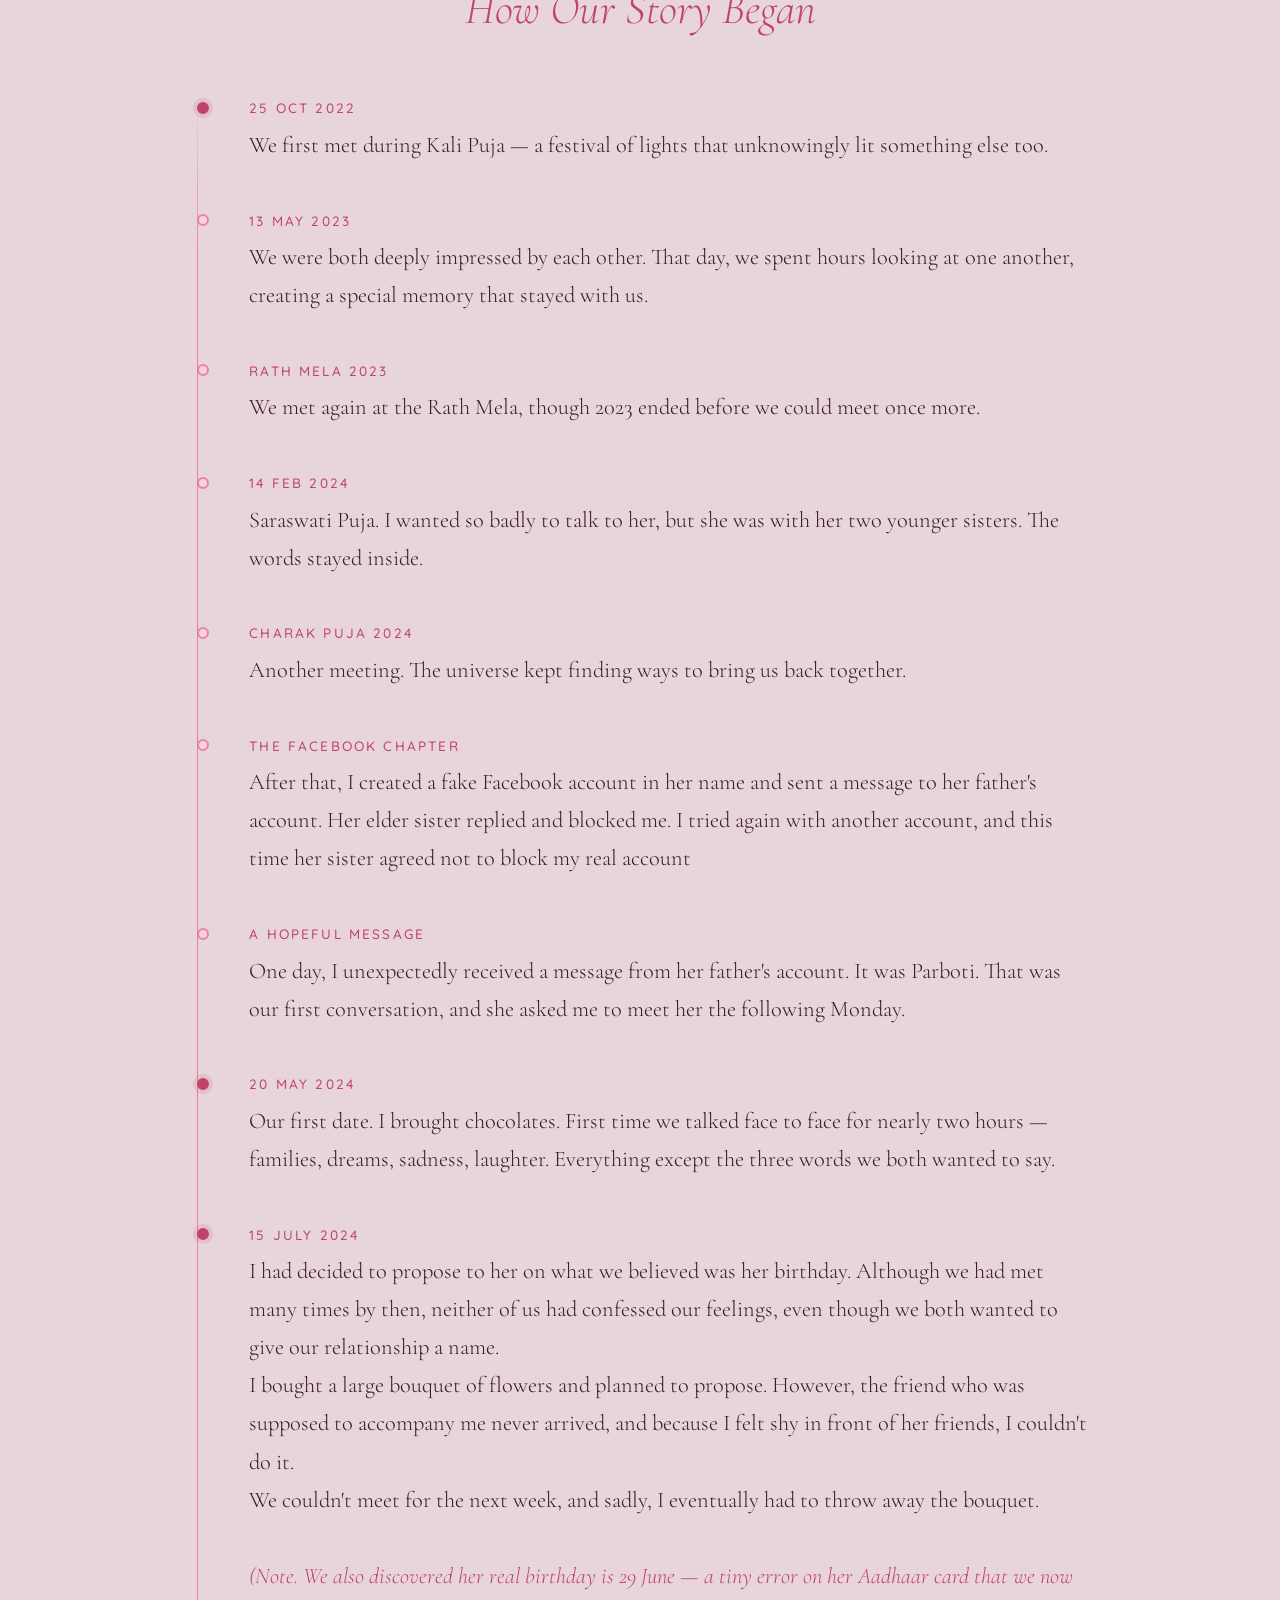
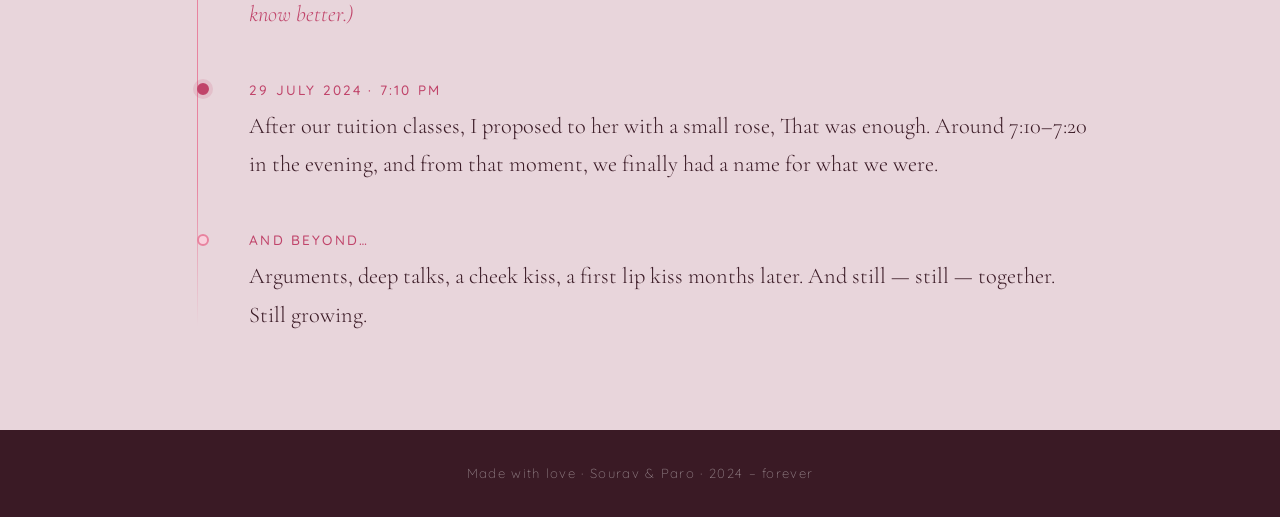
==== commit 58aa791f: "Update gallery slot 6" ====
--- a/Loveria by ai/index.html
+++ b/Loveria by ai/index.html
@@ -134,6 +134,16 @@
                     <p class="photo-desc" data-eng="Barodol Mela hits different when I’m with you. ❤️✨" data-ben="তোমার সাথে বরদোল মেলার মুহূর্তটাই যেন একটু বেশি সুন্দর। ❤️✨">Barodol Mela hits different when I’m with you. ❤️✨</p>
                 </div>
             </div>
+            <!-- Photo slot 6 -->
+            <div class="photo-card">
+                <div class="photo-frame">
+                    <img src="recources/slot6-1788417666381.jpg" alt="">
+                    <div class="photo-date glass-date" style="display:block">29 · 06 · 2026</div>
+                </div>
+                <div class="photo-meta">
+                    <p class="photo-desc" data-eng="Two souls, one vibe. 🫶" data-ben="দুটি প্রাণ, একটাই অনুভূতি। 🫶❤️">Two souls, one vibe. 🫶</p>
+                </div>
+            </div>
         </div>
     </section>
 
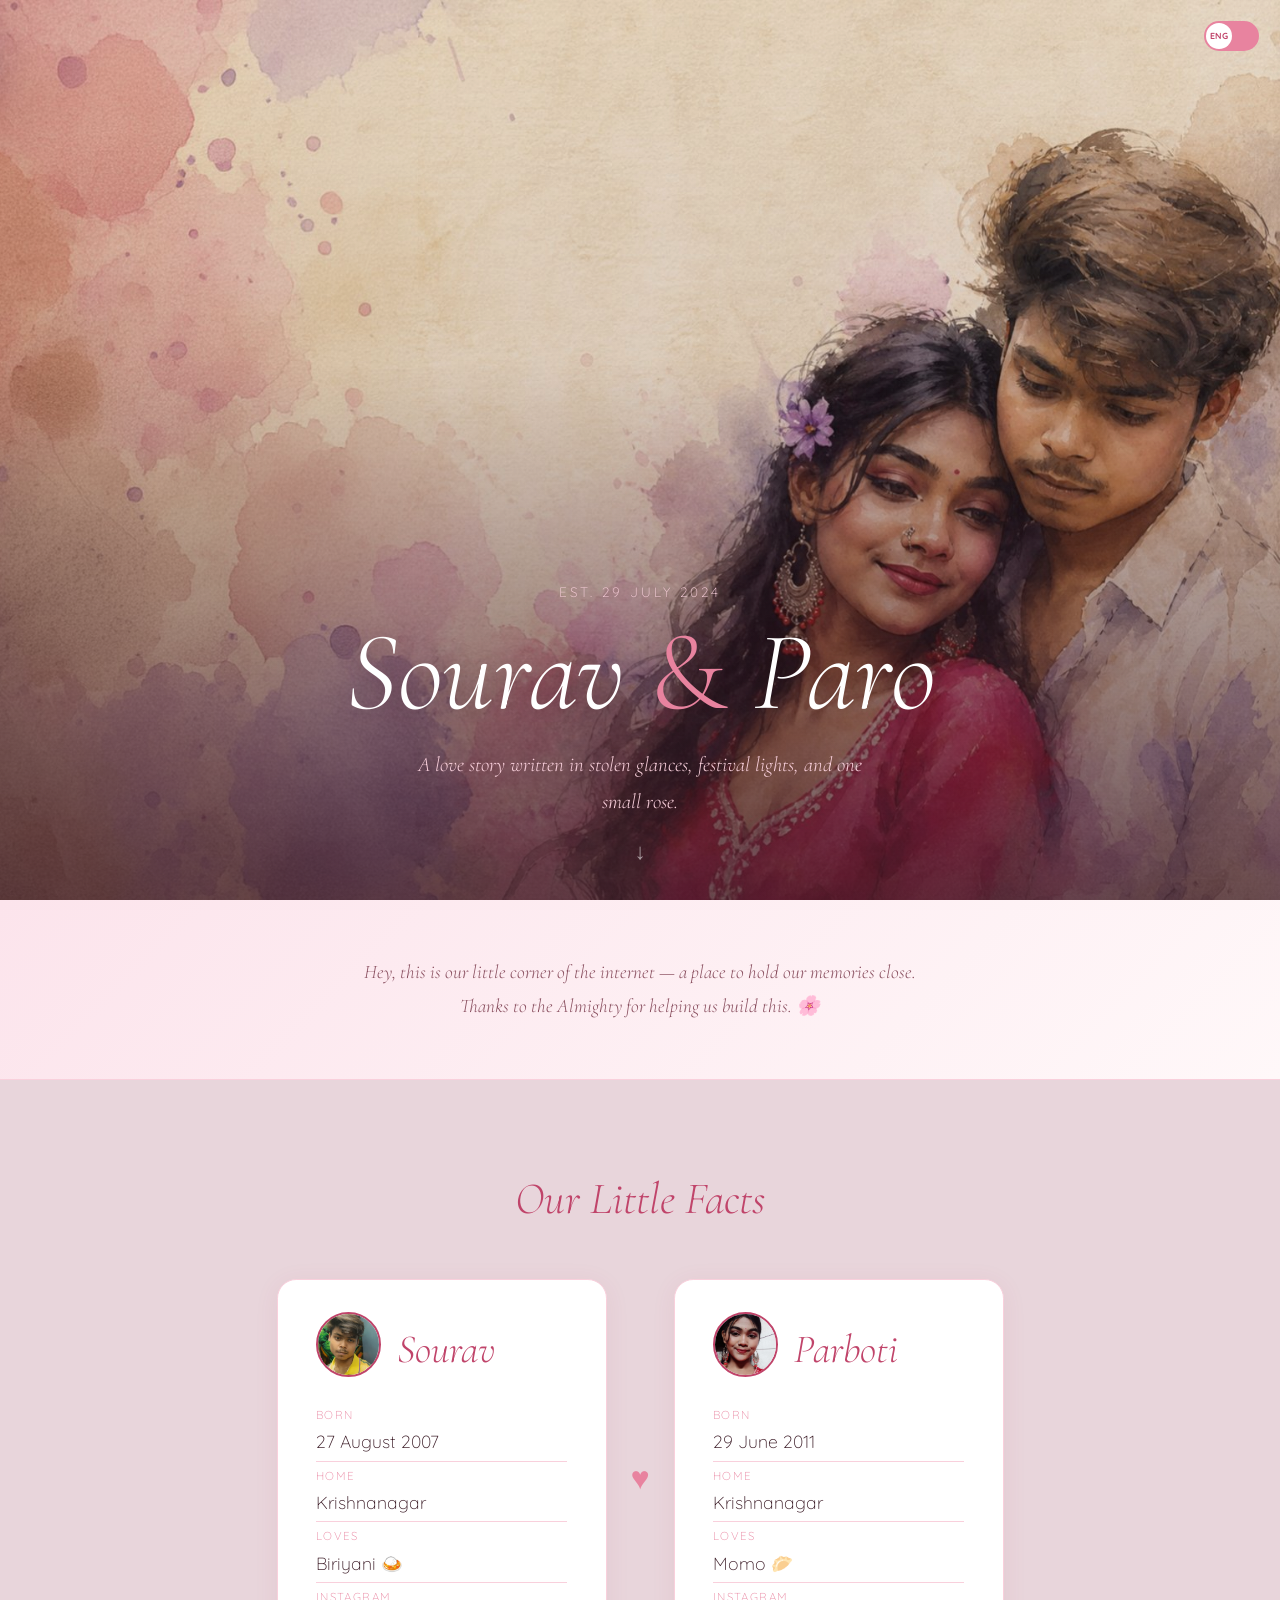
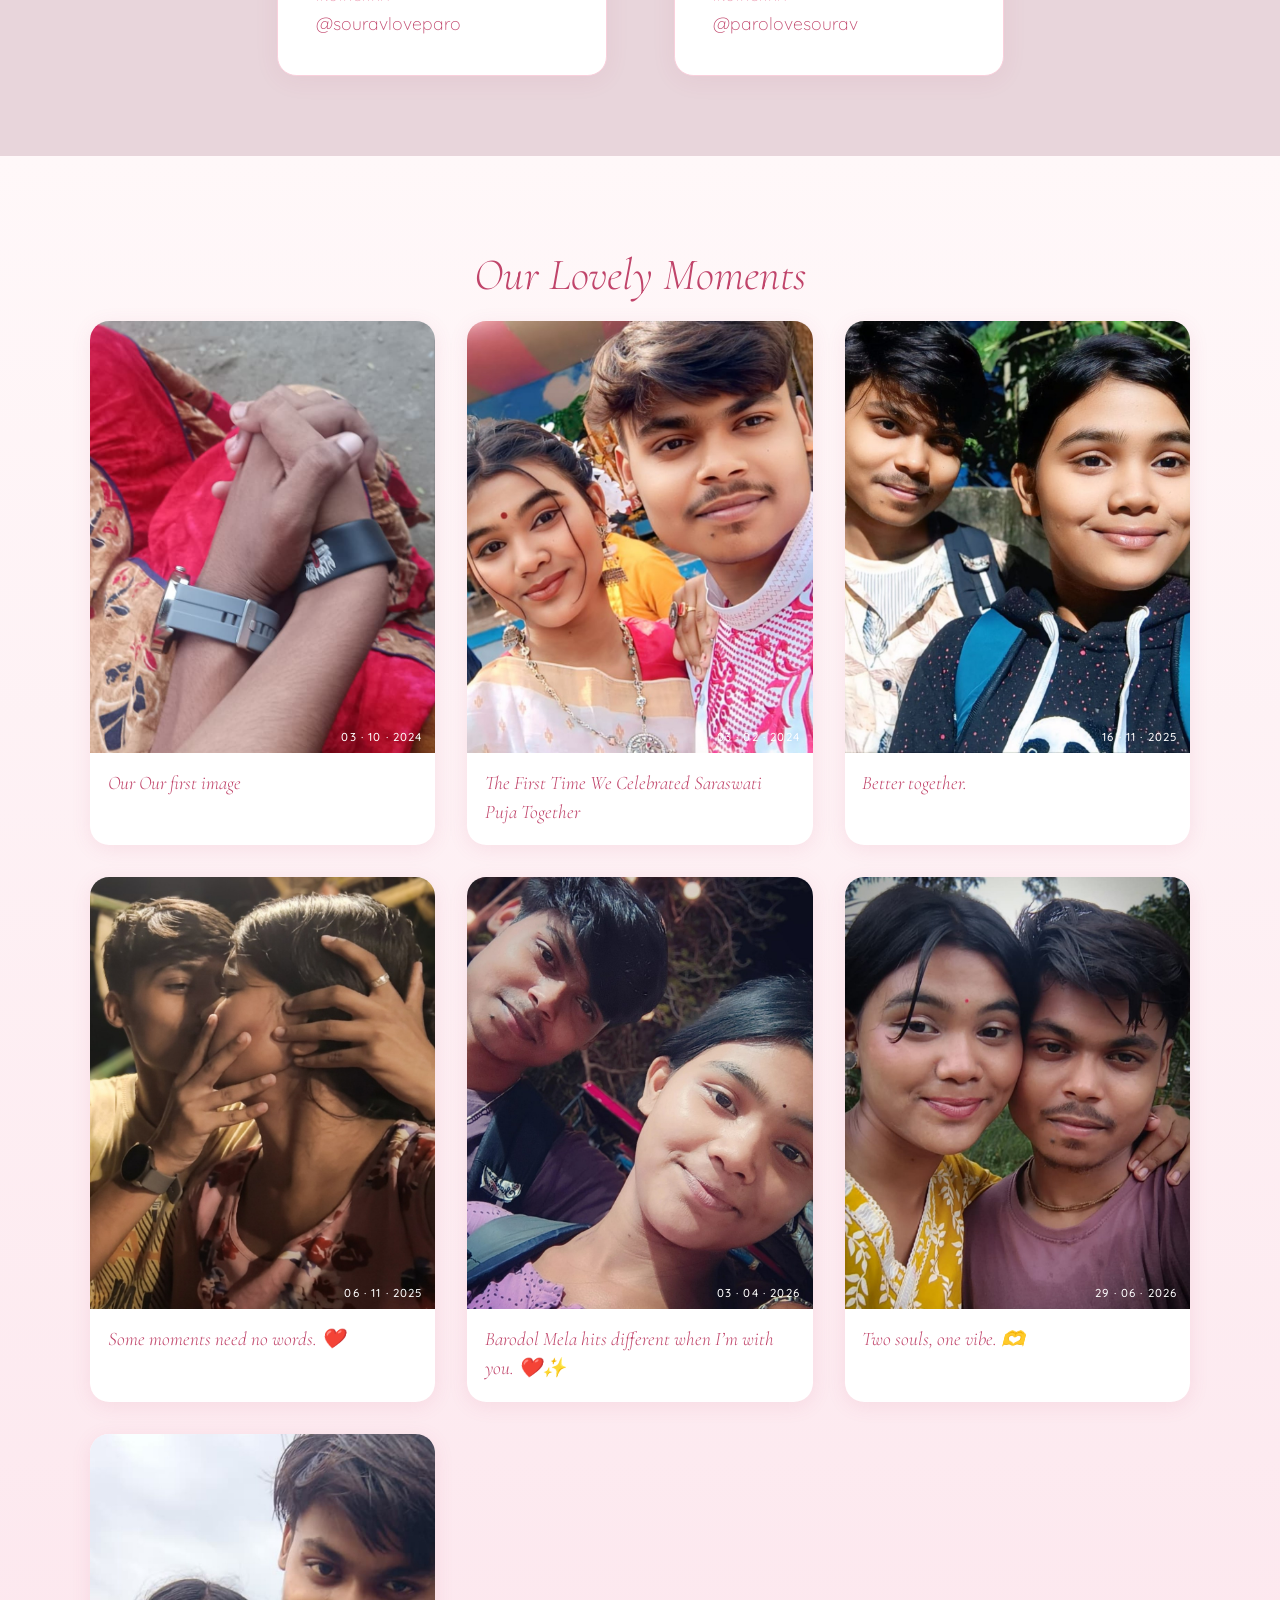
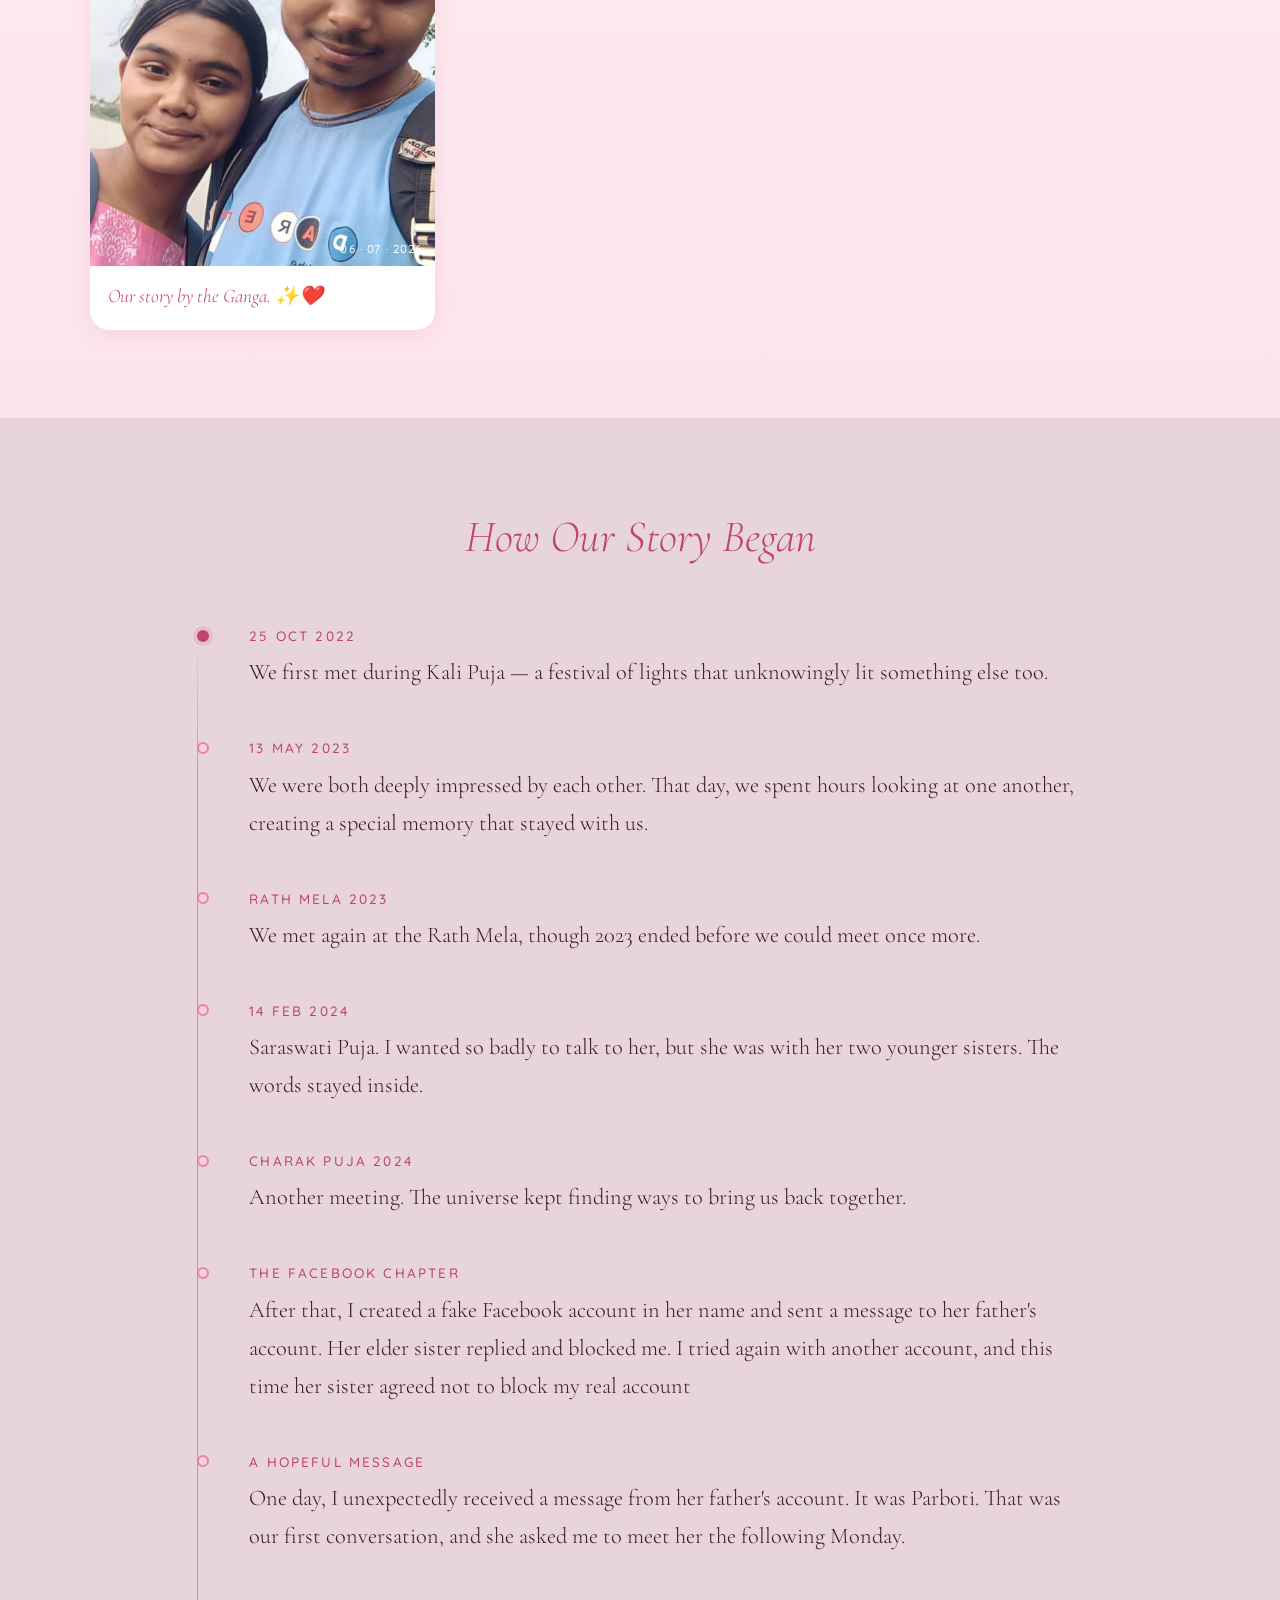
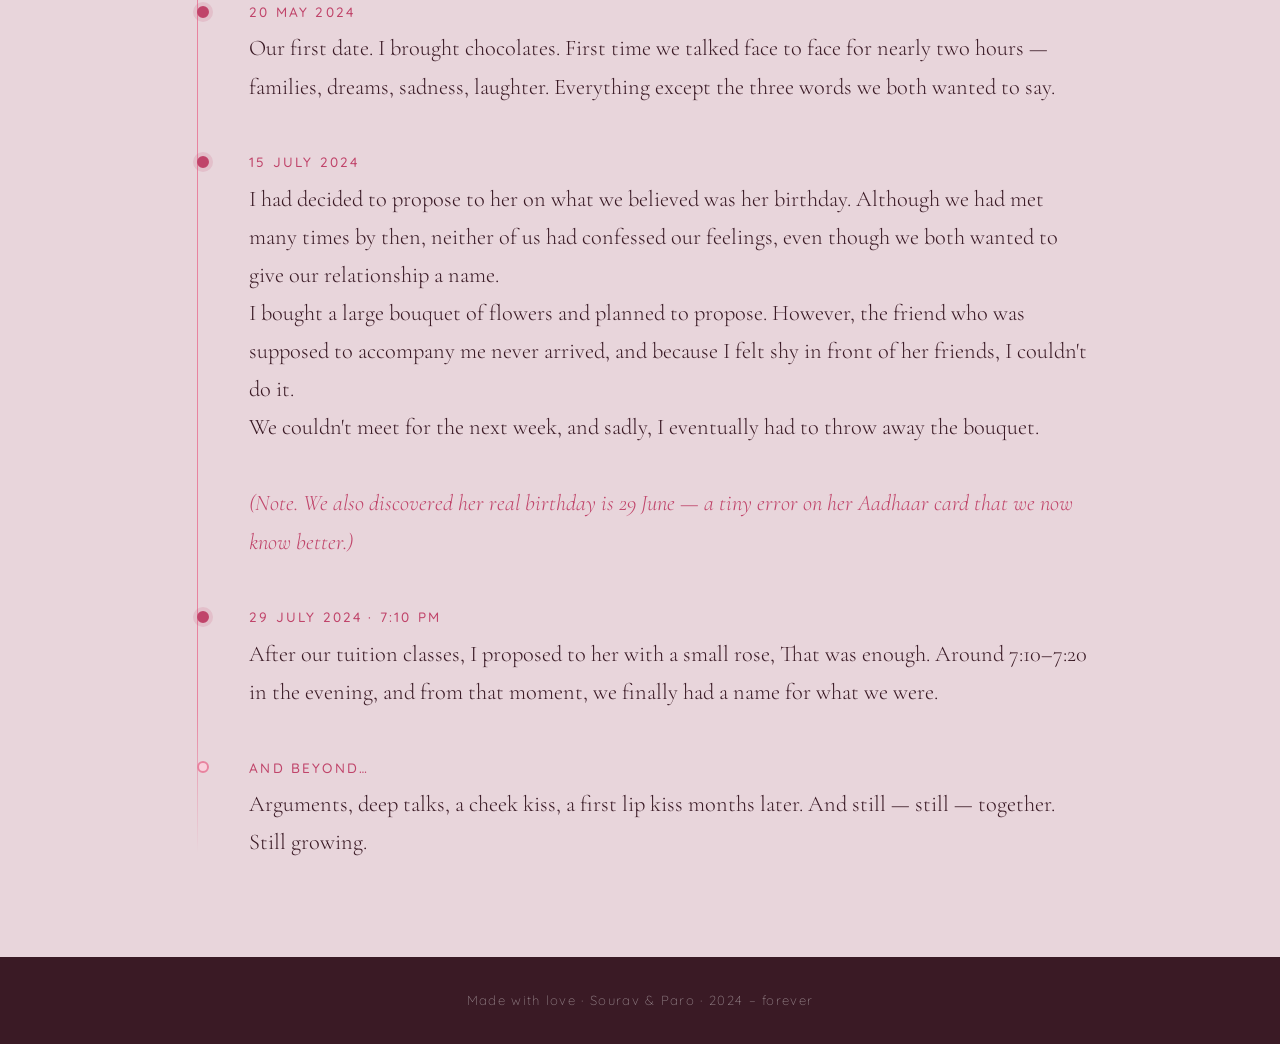
==== commit 06cbb658: "Update gallery slot 7" ====
--- a/Loveria by ai/index.html
+++ b/Loveria by ai/index.html
@@ -144,6 +144,16 @@
                     <p class="photo-desc" data-eng="Two souls, one vibe. 🫶" data-ben="দুটি প্রাণ, একটাই অনুভূতি। 🫶❤️">Two souls, one vibe. 🫶</p>
                 </div>
             </div>
+            <!-- Photo slot 7 -->
+            <div class="photo-card">
+                <div class="photo-frame">
+                    <img src="recources/slot7-1788417881149.jpg" alt="">
+                    <div class="photo-date glass-date" style="display:block">06 · 07 · 2026</div>
+                </div>
+                <div class="photo-meta">
+                    <p class="photo-desc" data-eng="Our story by the Ganga. ✨❤️" data-ben="গঙ্গার ধারে আমাদের গল্প। ✨❤️">Our story by the Ganga. ✨❤️</p>
+                </div>
+            </div>
         </div>
     </section>
 
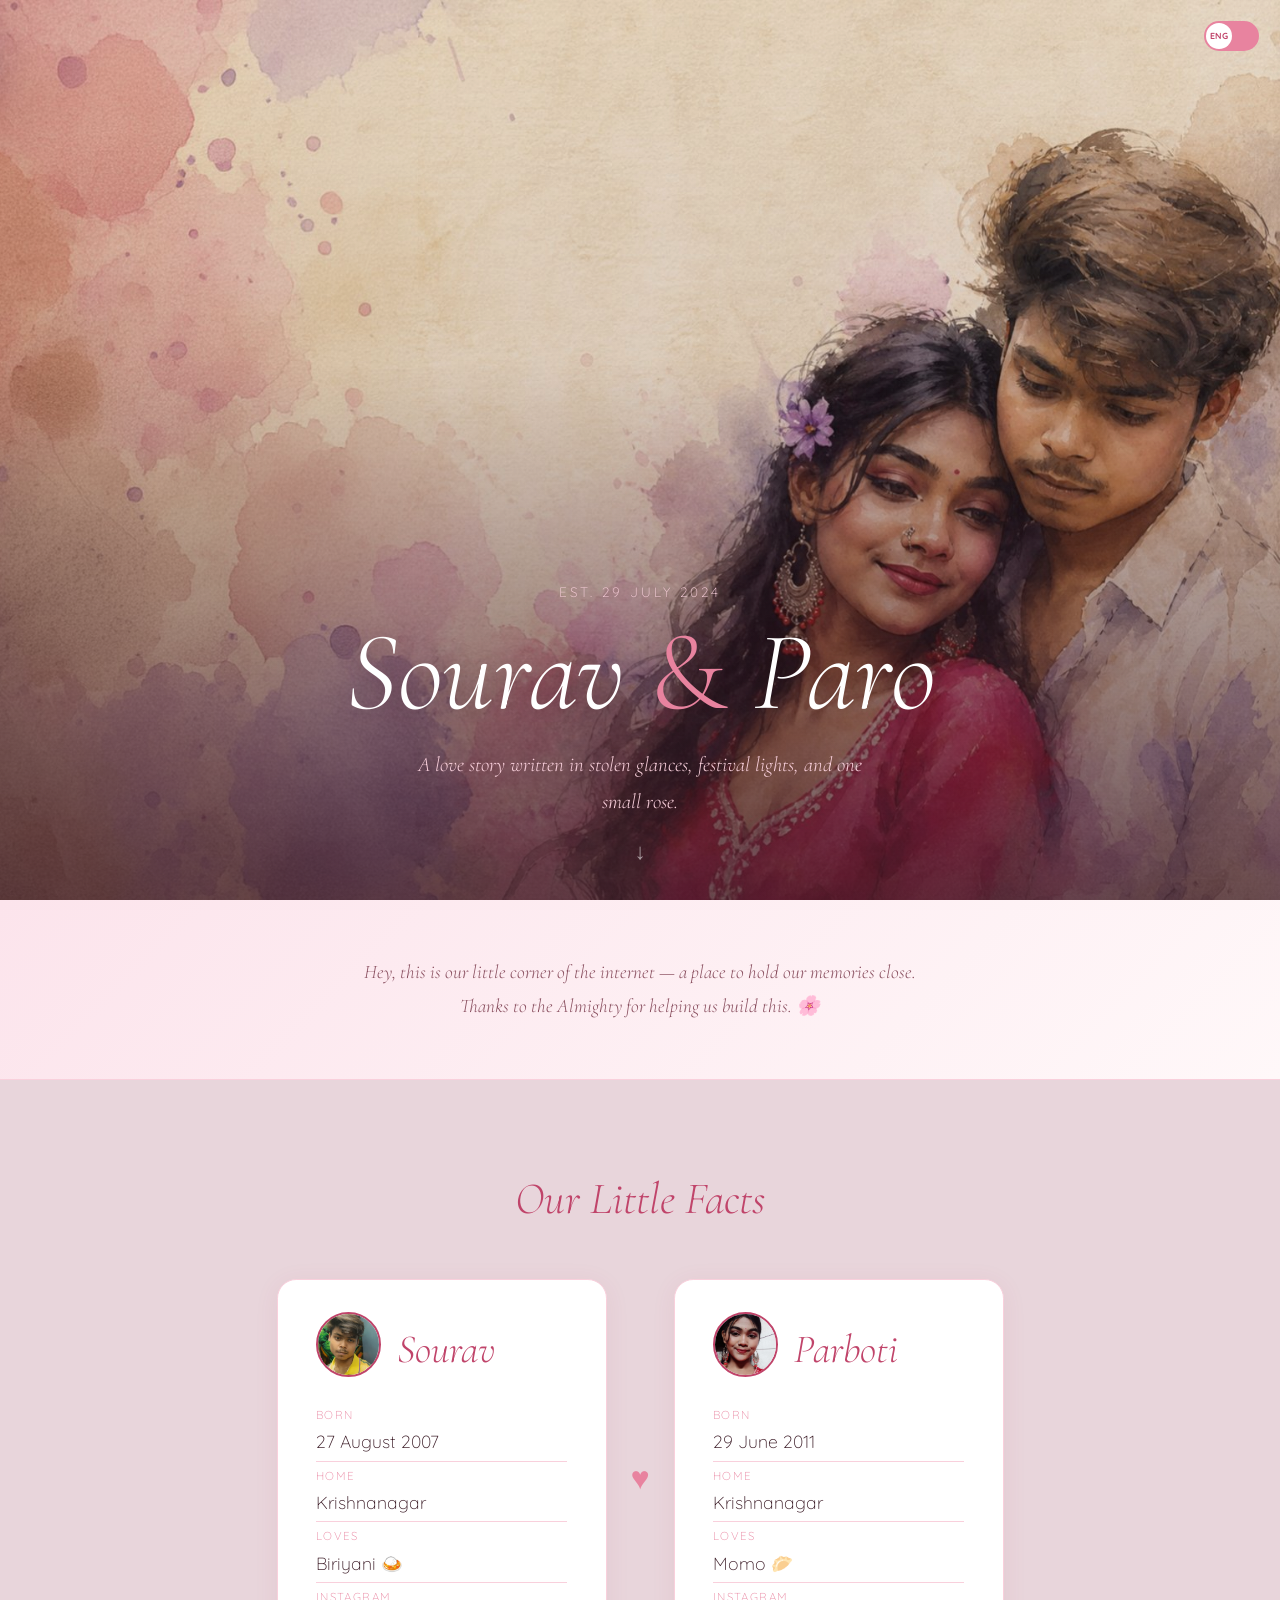
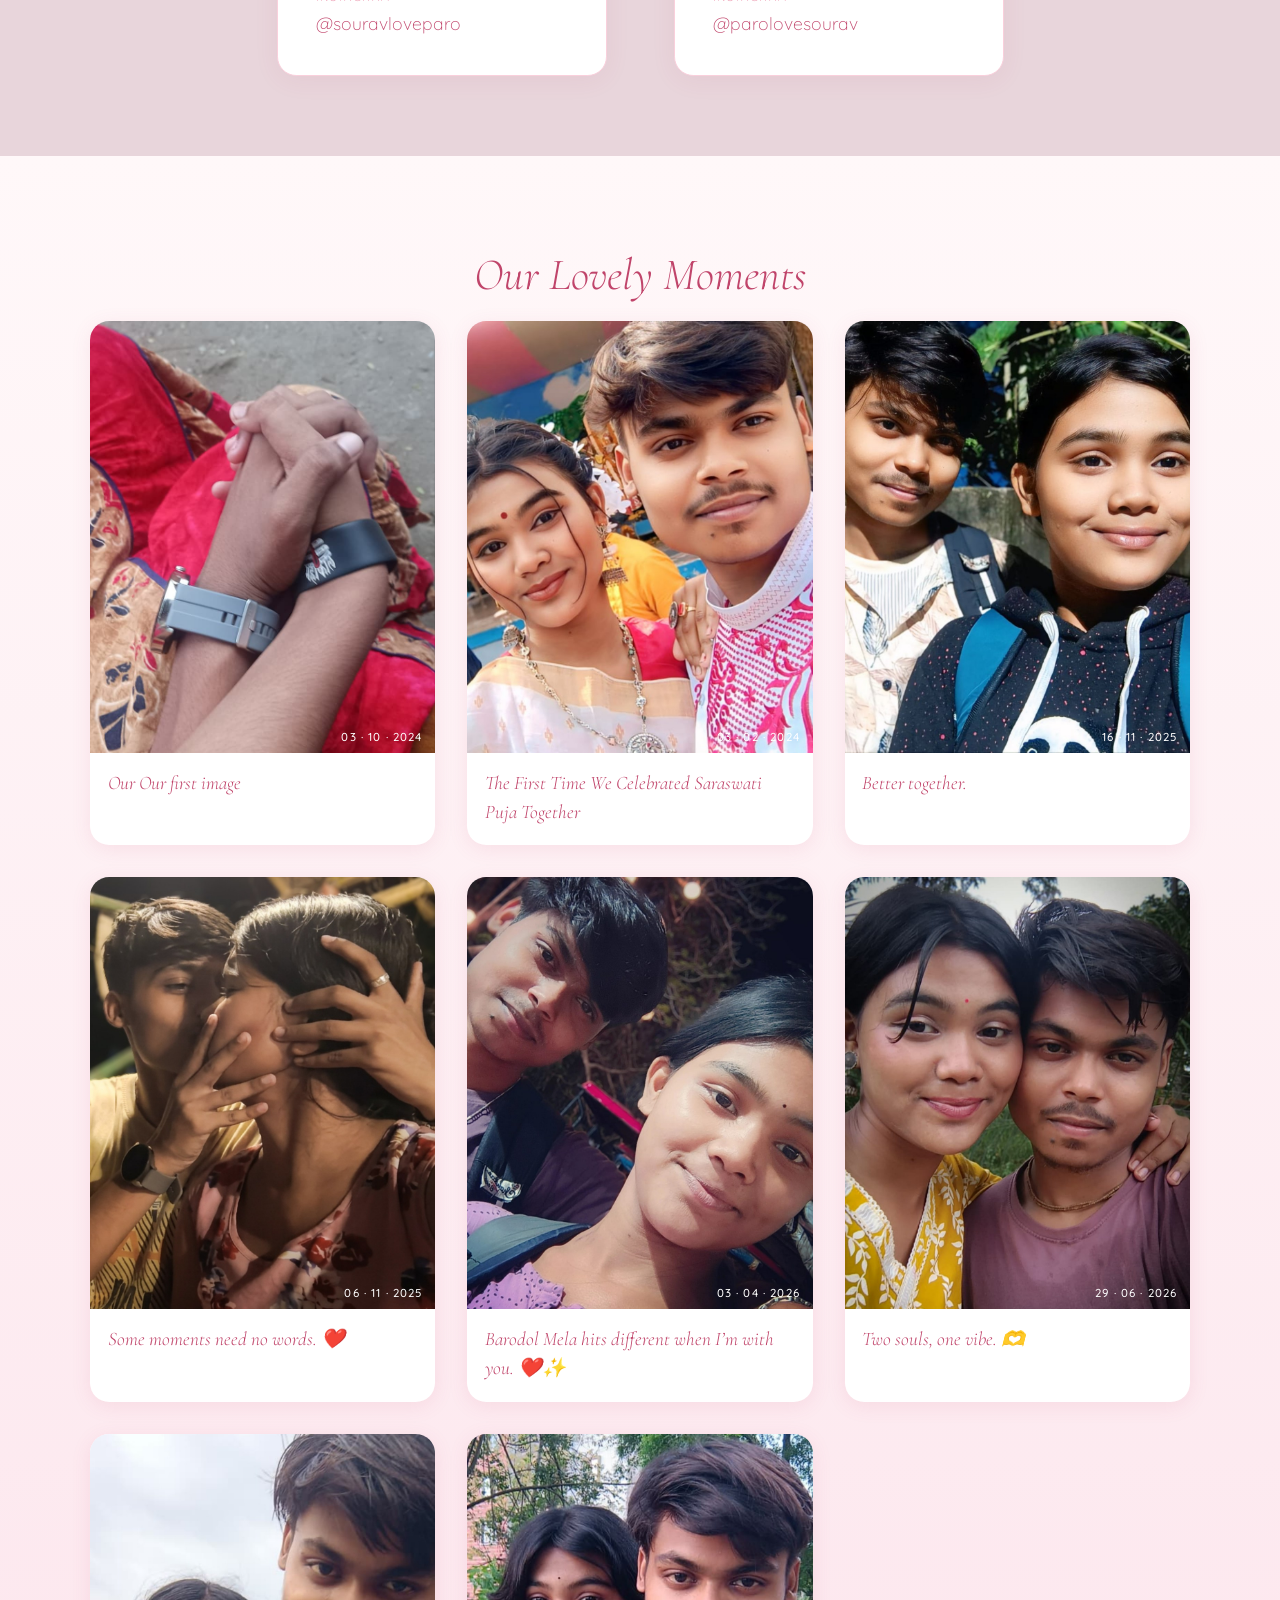
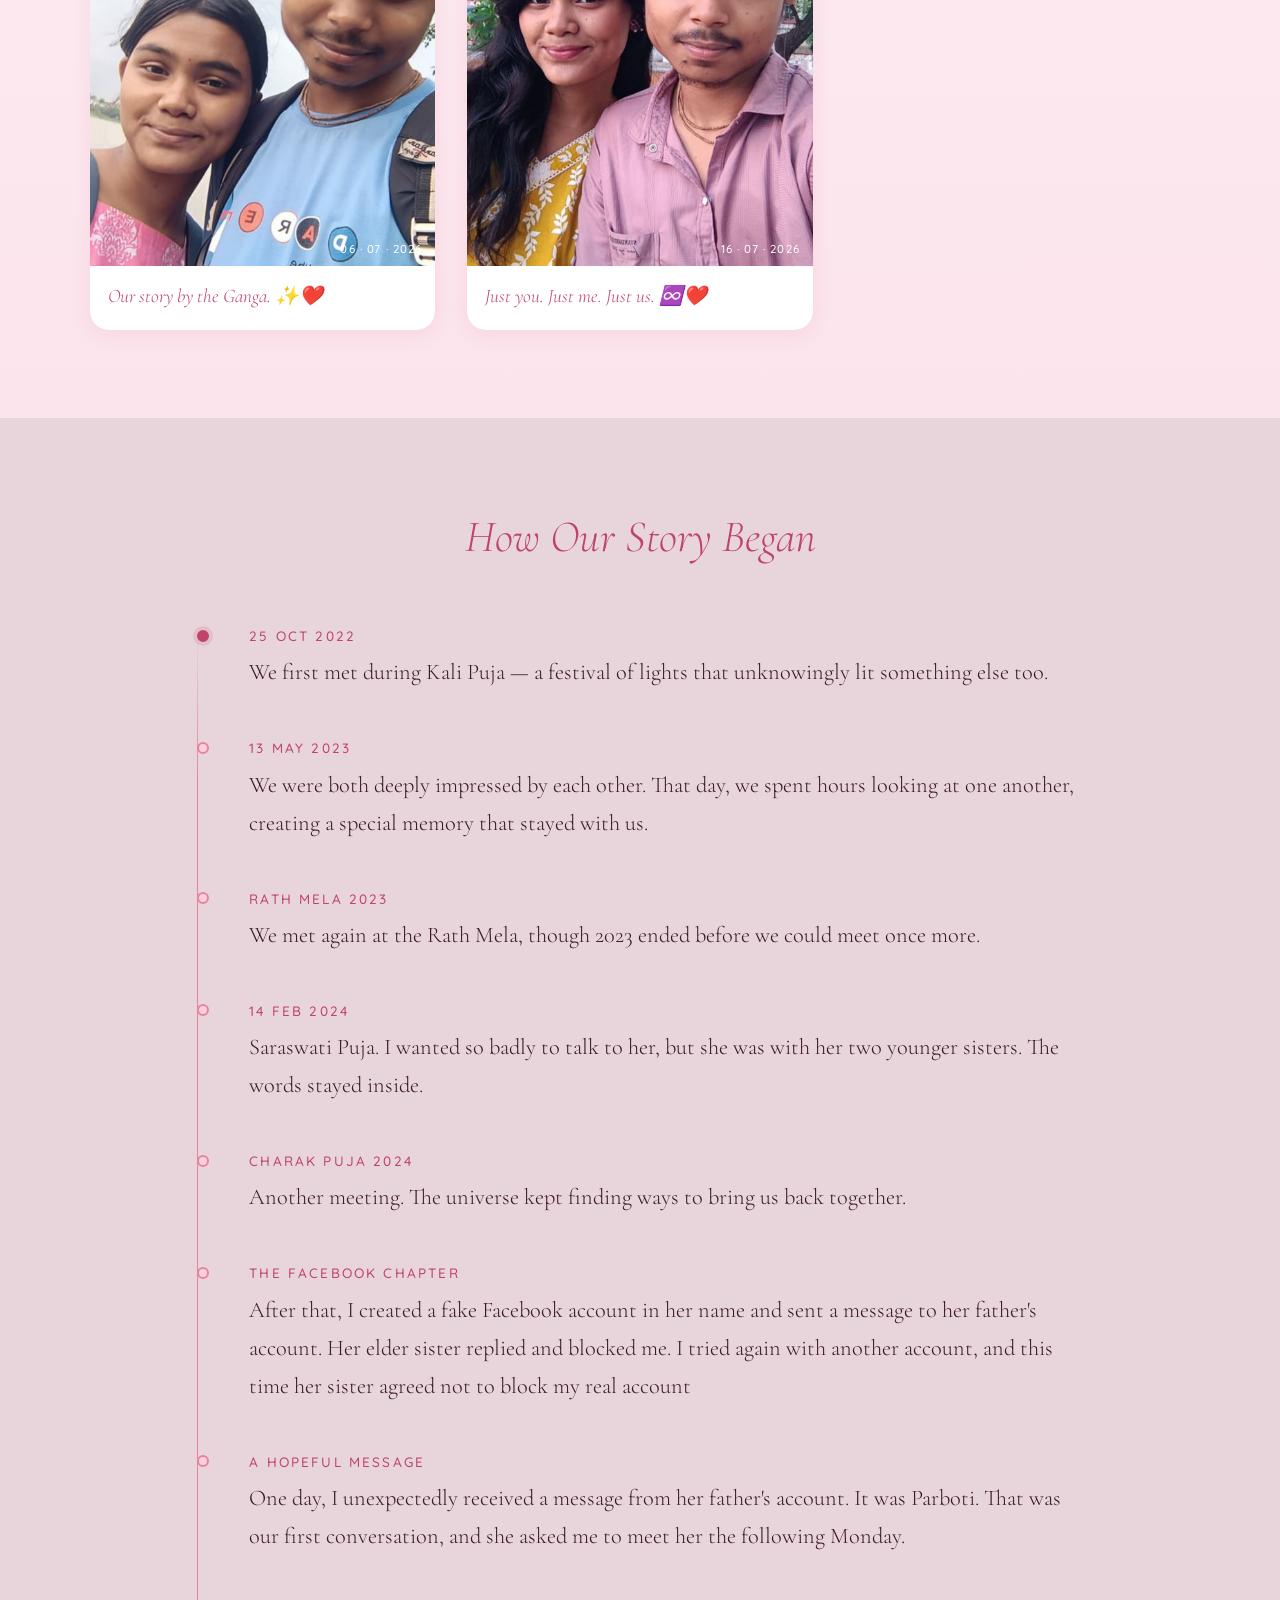
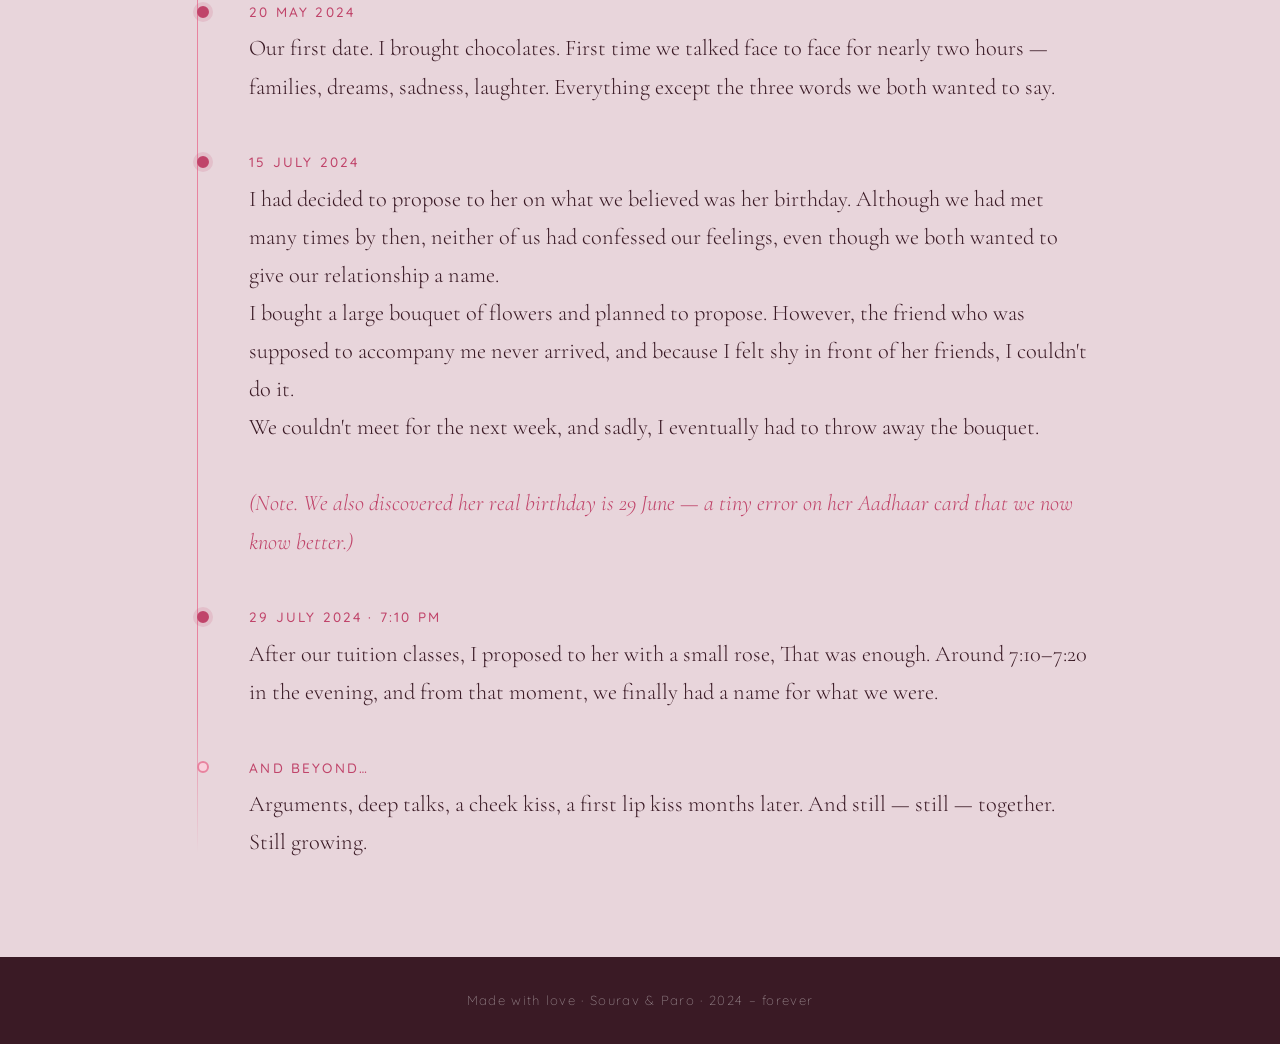
==== commit ca313dfb: "Update gallery slot 8" ====
--- a/Loveria by ai/index.html
+++ b/Loveria by ai/index.html
@@ -154,6 +154,16 @@
                     <p class="photo-desc" data-eng="Our story by the Ganga. ✨❤️" data-ben="গঙ্গার ধারে আমাদের গল্প। ✨❤️">Our story by the Ganga. ✨❤️</p>
                 </div>
             </div>
+            <!-- Photo slot 8 -->
+            <div class="photo-card">
+                <div class="photo-frame">
+                    <img src="recources/slot8-1788418012277.jpg" alt="">
+                    <div class="photo-date glass-date" style="display:block">16 · 07 · 2026</div>
+                </div>
+                <div class="photo-meta">
+                    <p class="photo-desc" data-eng="Just you. Just me. Just us. ♾️❤️" data-ben="শুধু তুমি, শুধু আমি—শুধু আমরা। ♾️❤️">Just you. Just me. Just us. ♾️❤️</p>
+                </div>
+            </div>
         </div>
     </section>
 
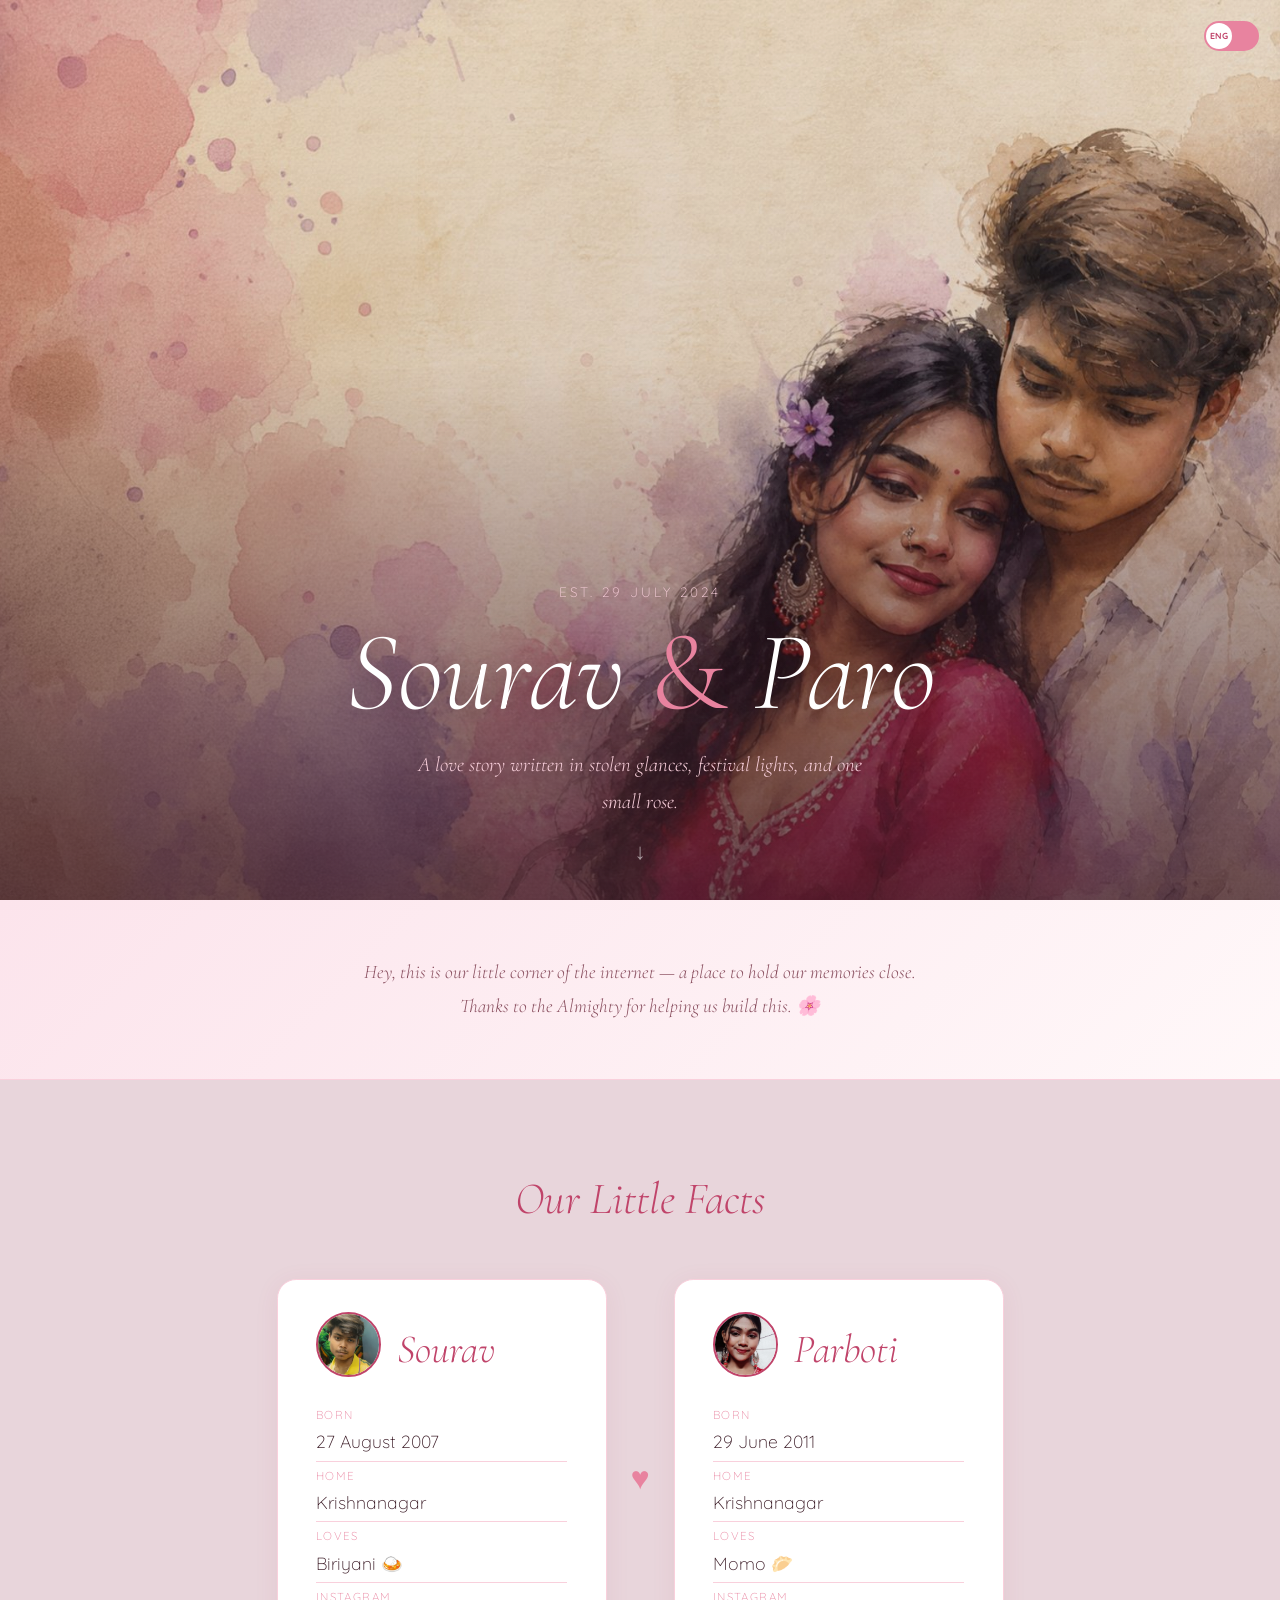
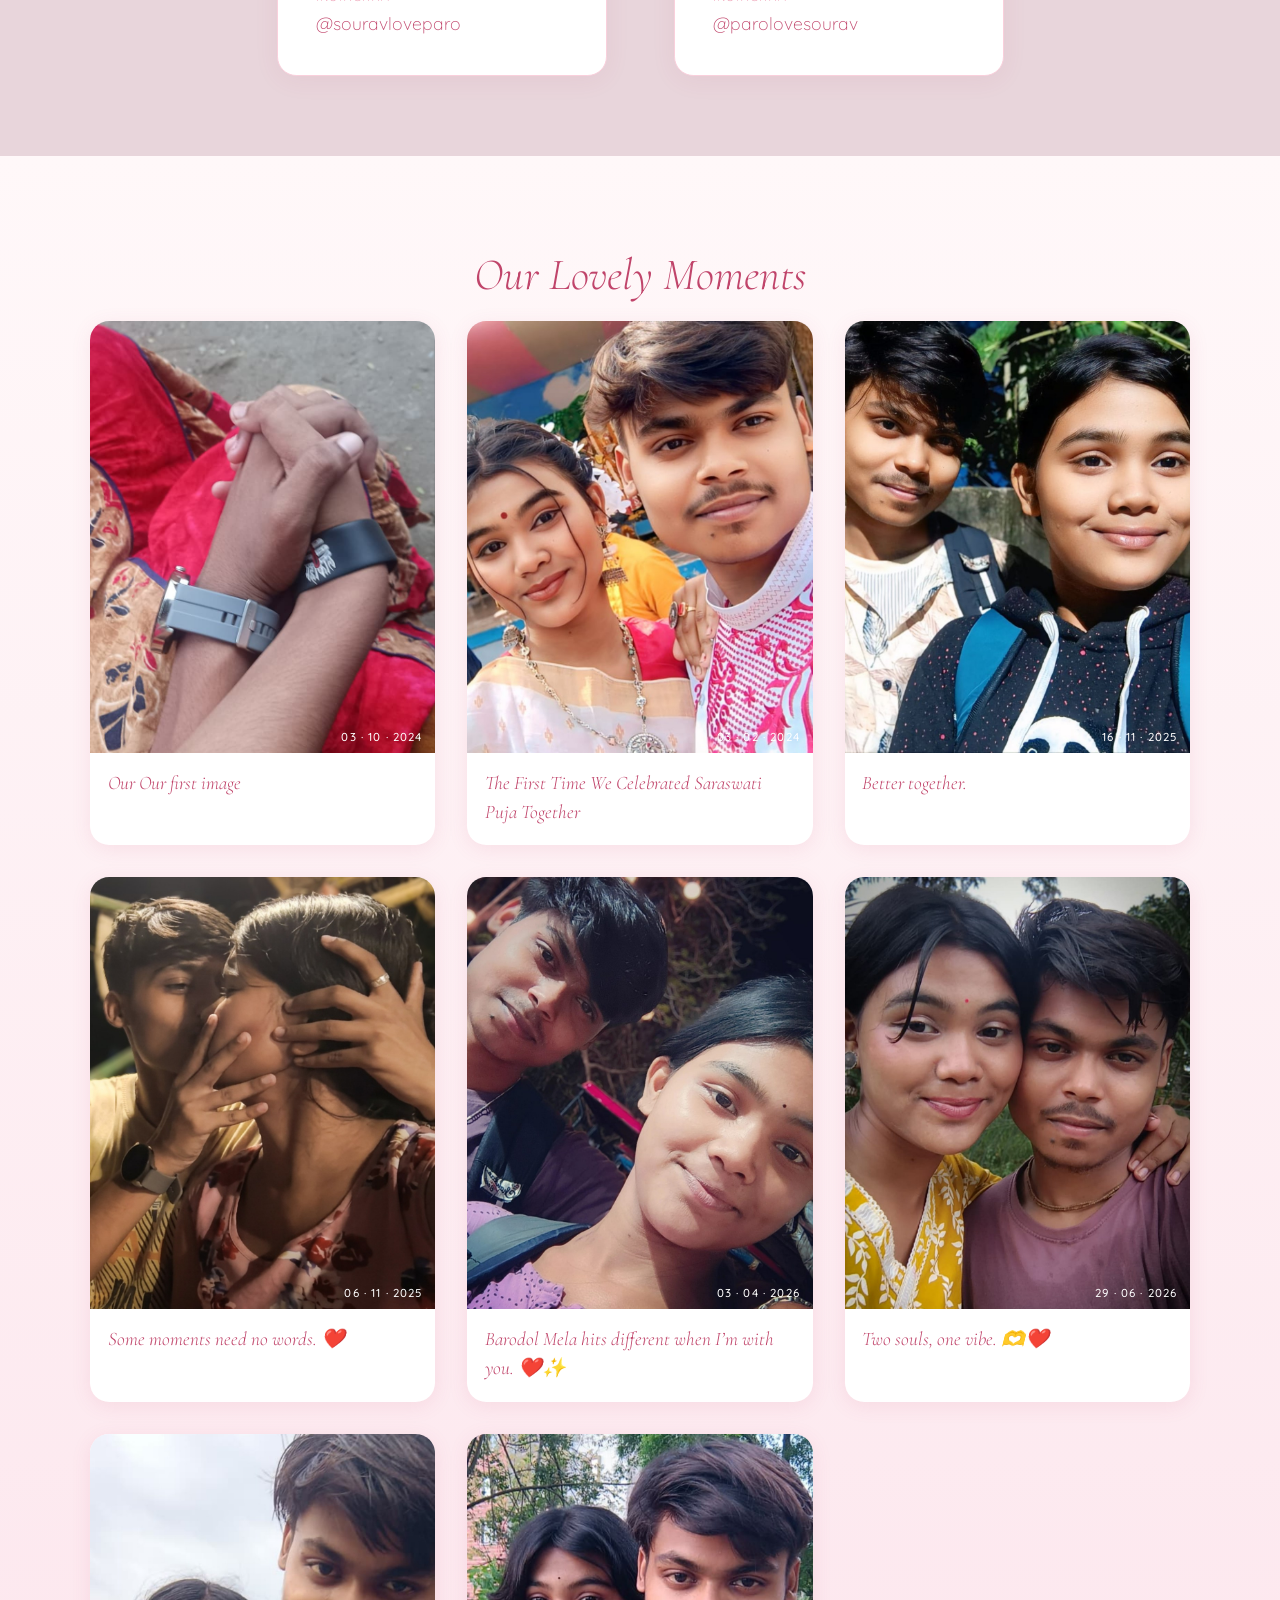
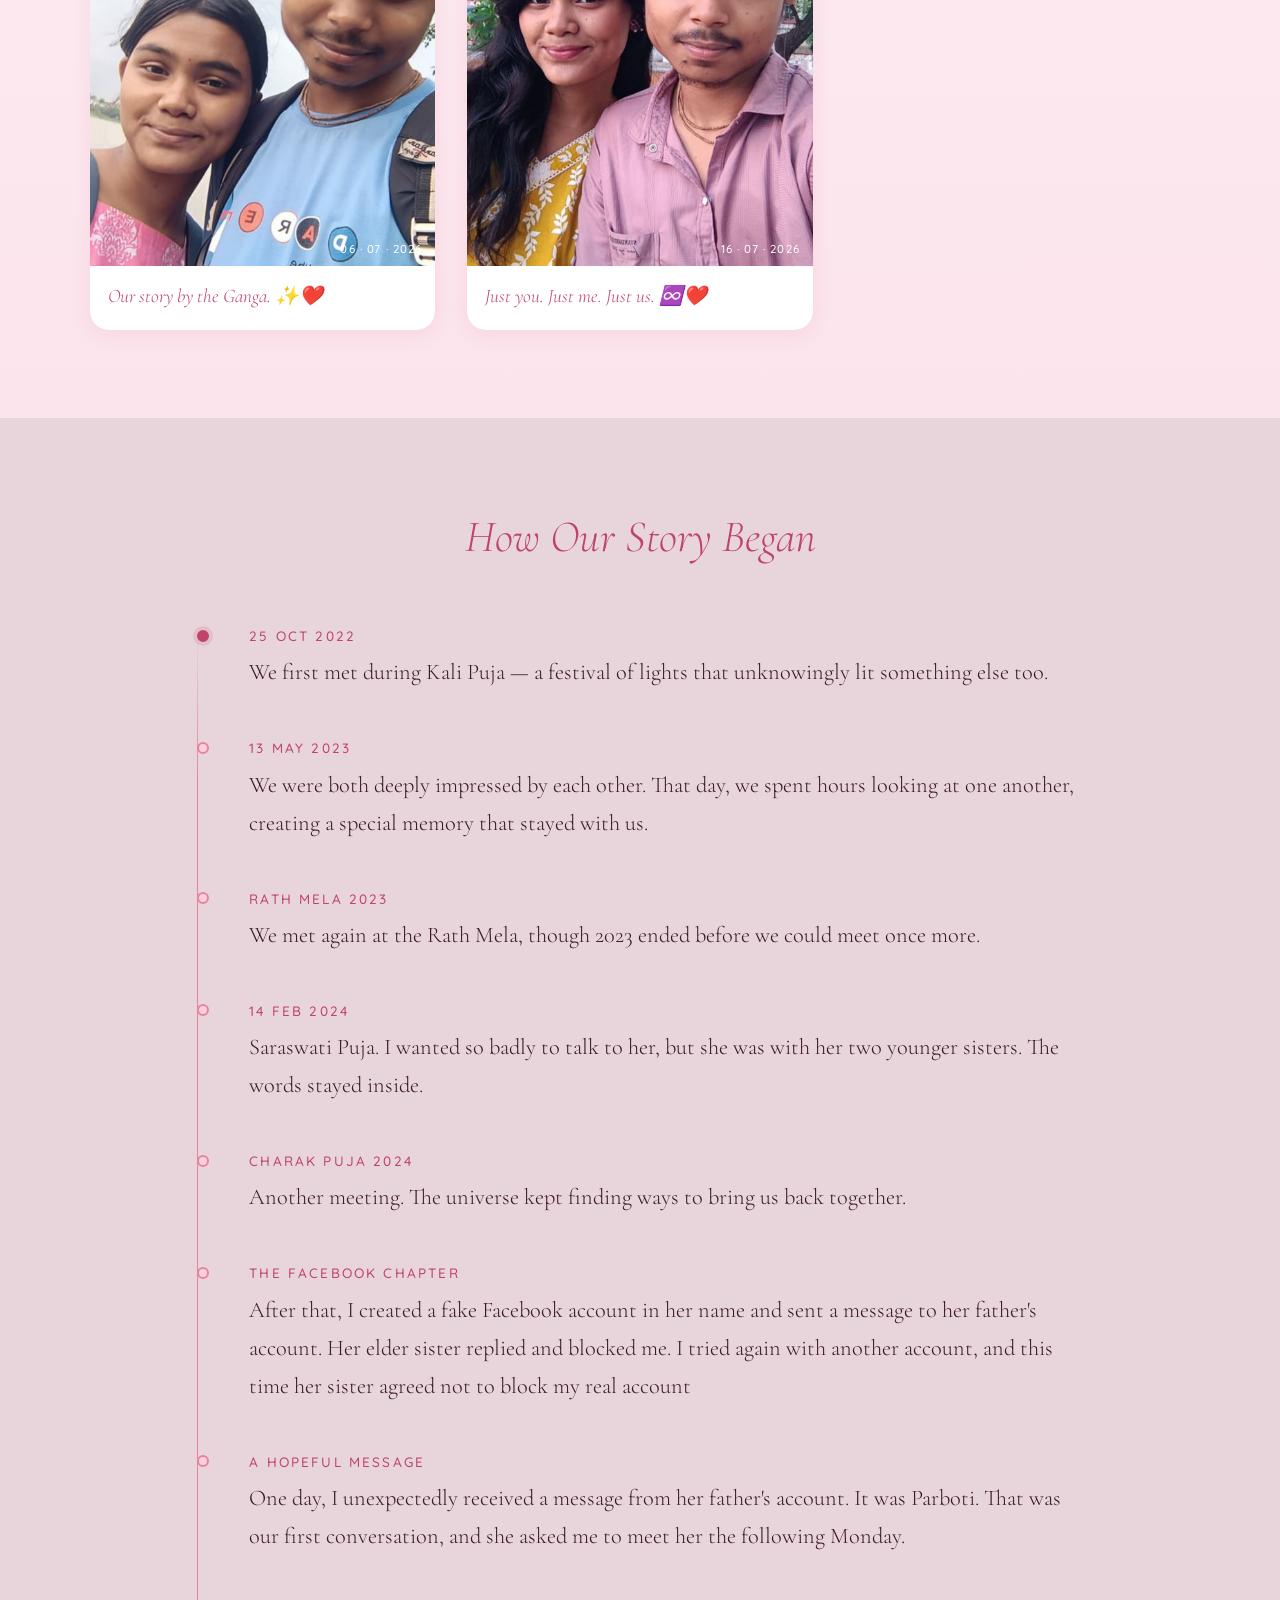
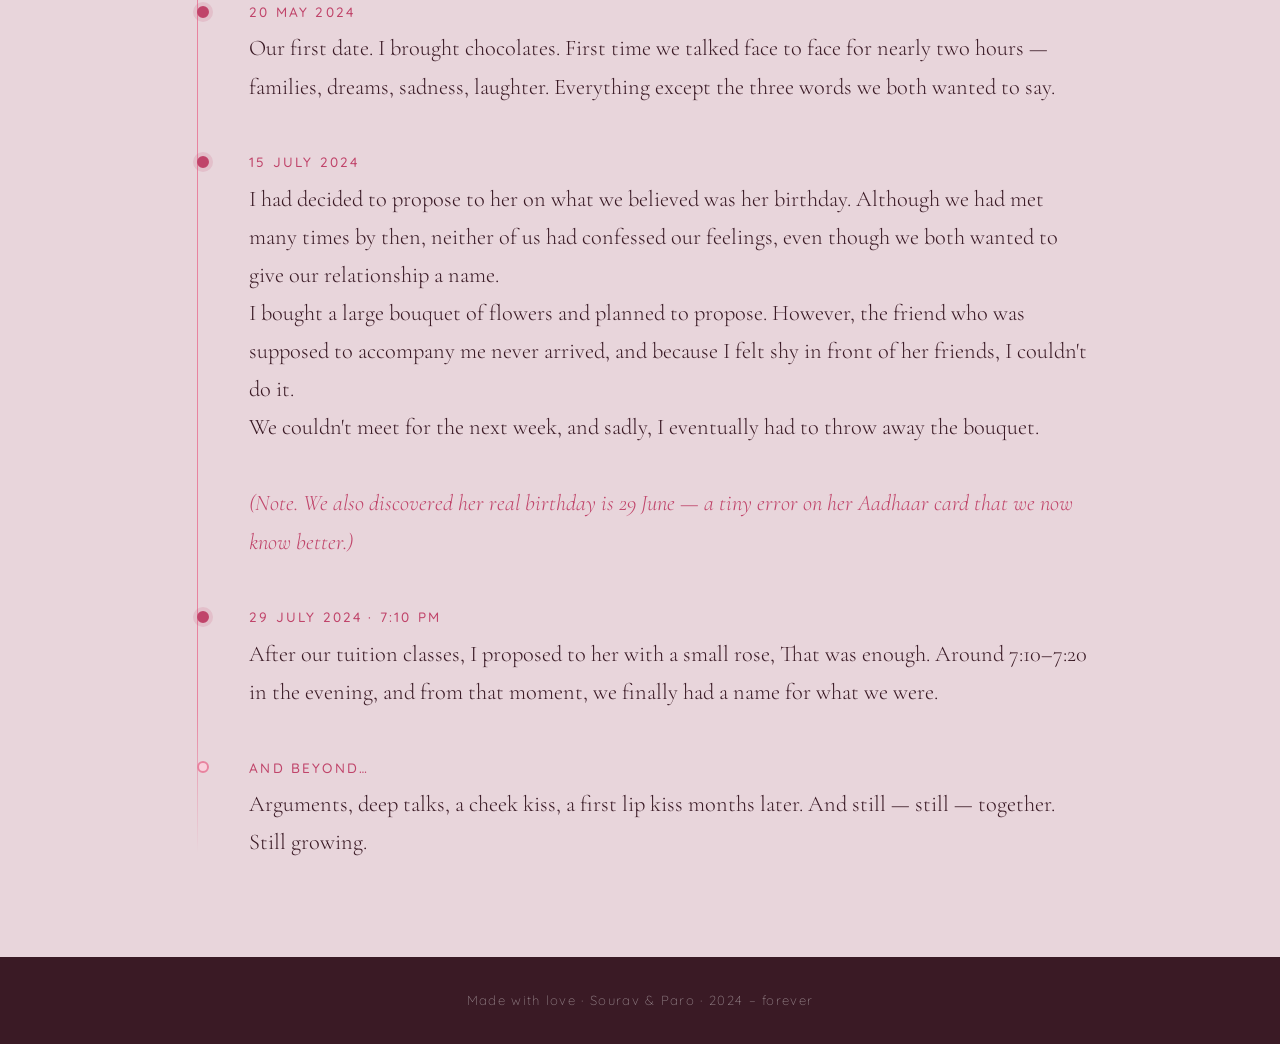
==== commit e87fd502: "Update index.html" ====
--- a/Loveria by ai/index.html
+++ b/Loveria by ai/index.html
@@ -141,7 +141,7 @@
                     <div class="photo-date glass-date" style="display:block">29 · 06 · 2026</div>
                 </div>
                 <div class="photo-meta">
-                    <p class="photo-desc" data-eng="Two souls, one vibe. 🫶" data-ben="দুটি প্রাণ, একটাই অনুভূতি। 🫶❤️">Two souls, one vibe. 🫶</p>
+                    <p class="photo-desc" data-eng="Two souls, one vibe. 🫶" data-ben="দুটি প্রাণ, একটাই অনুভূতি। 🫶❤️">Two souls, one vibe. 🫶❤️</p>
                 </div>
             </div>
             <!-- Photo slot 7 -->
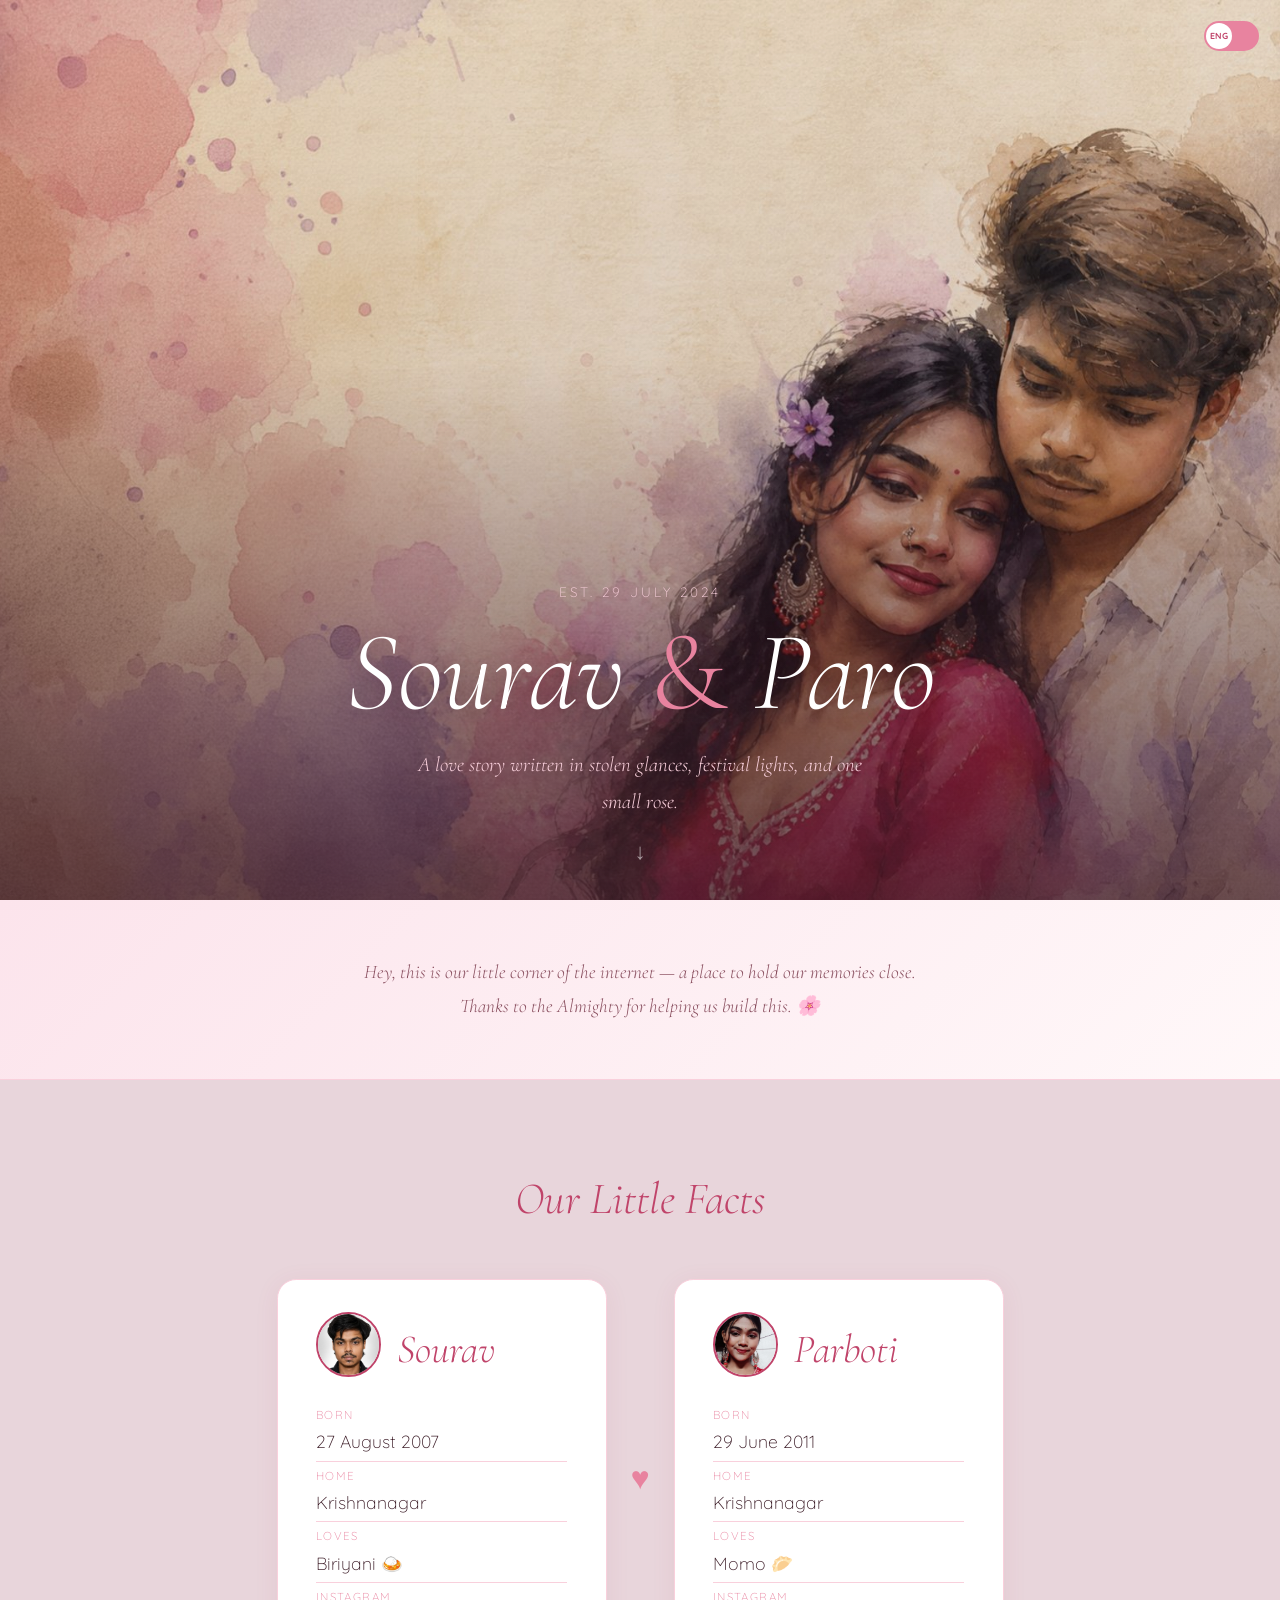
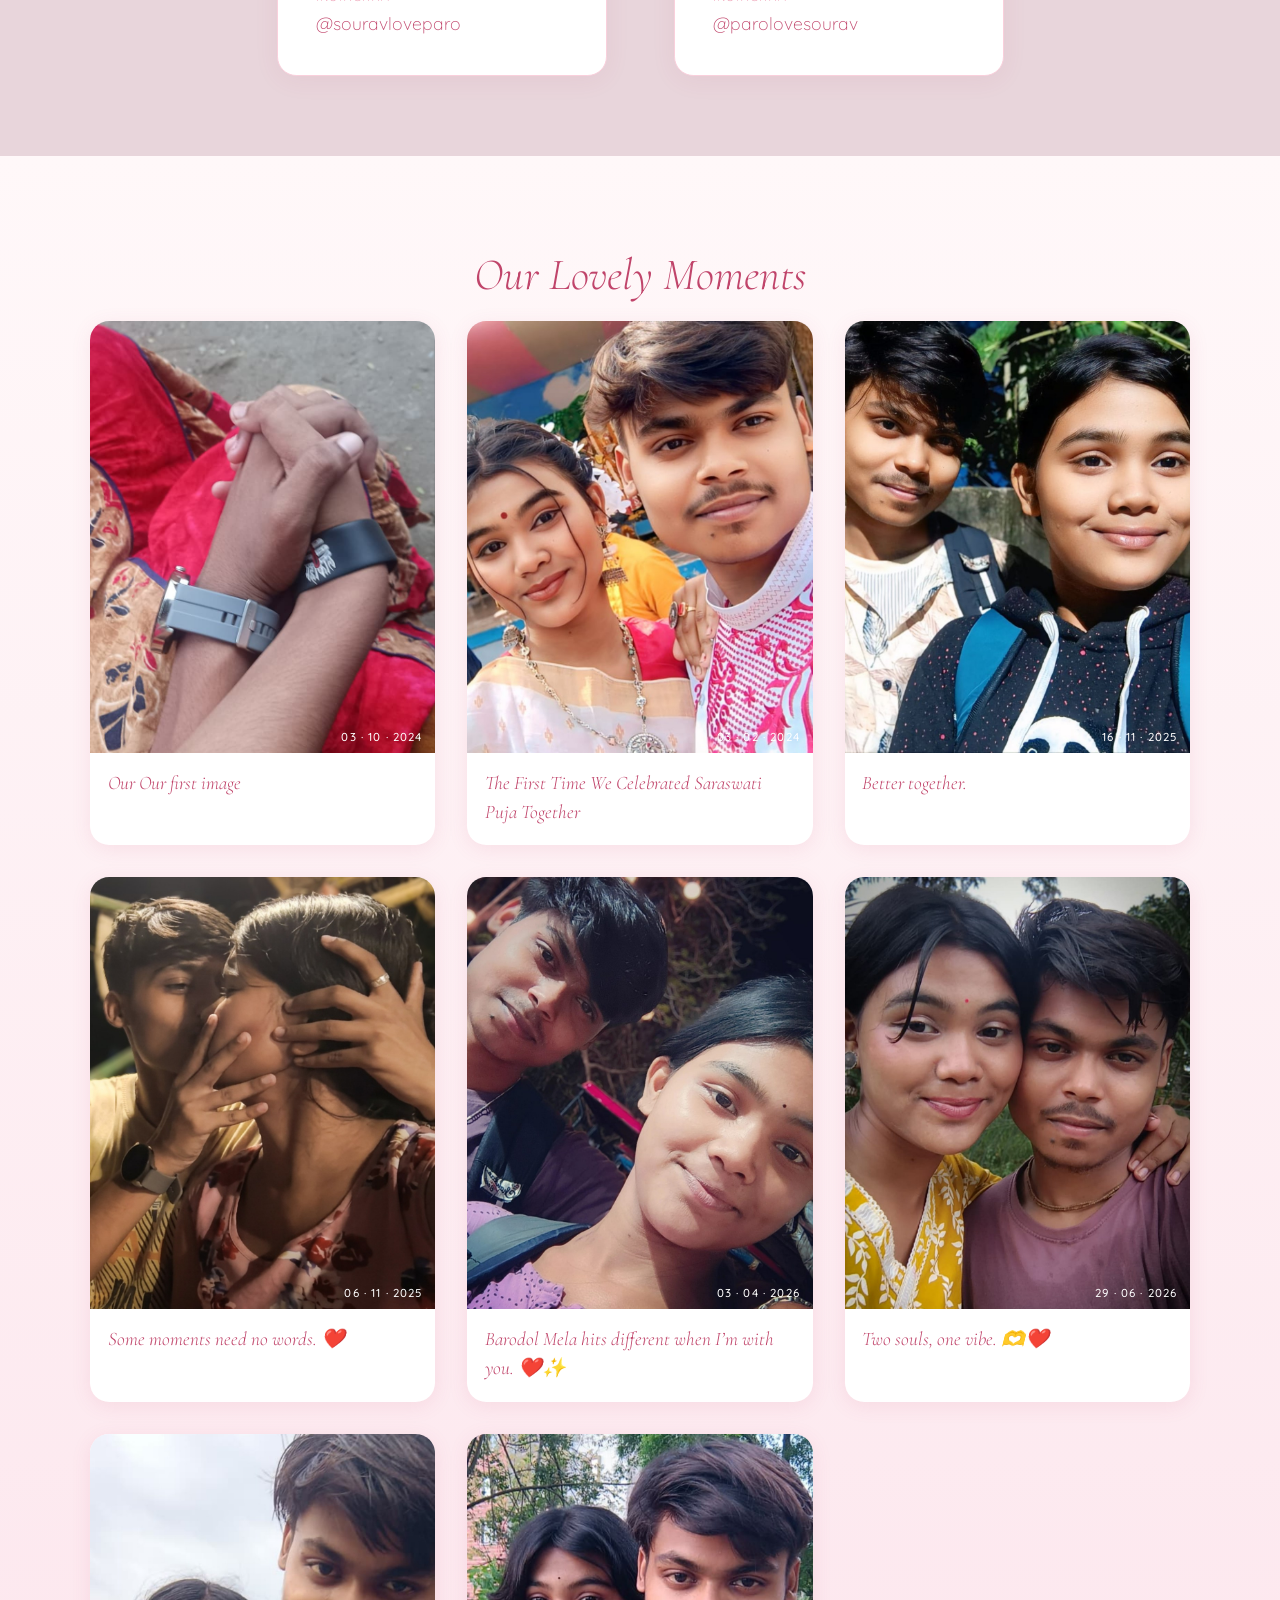
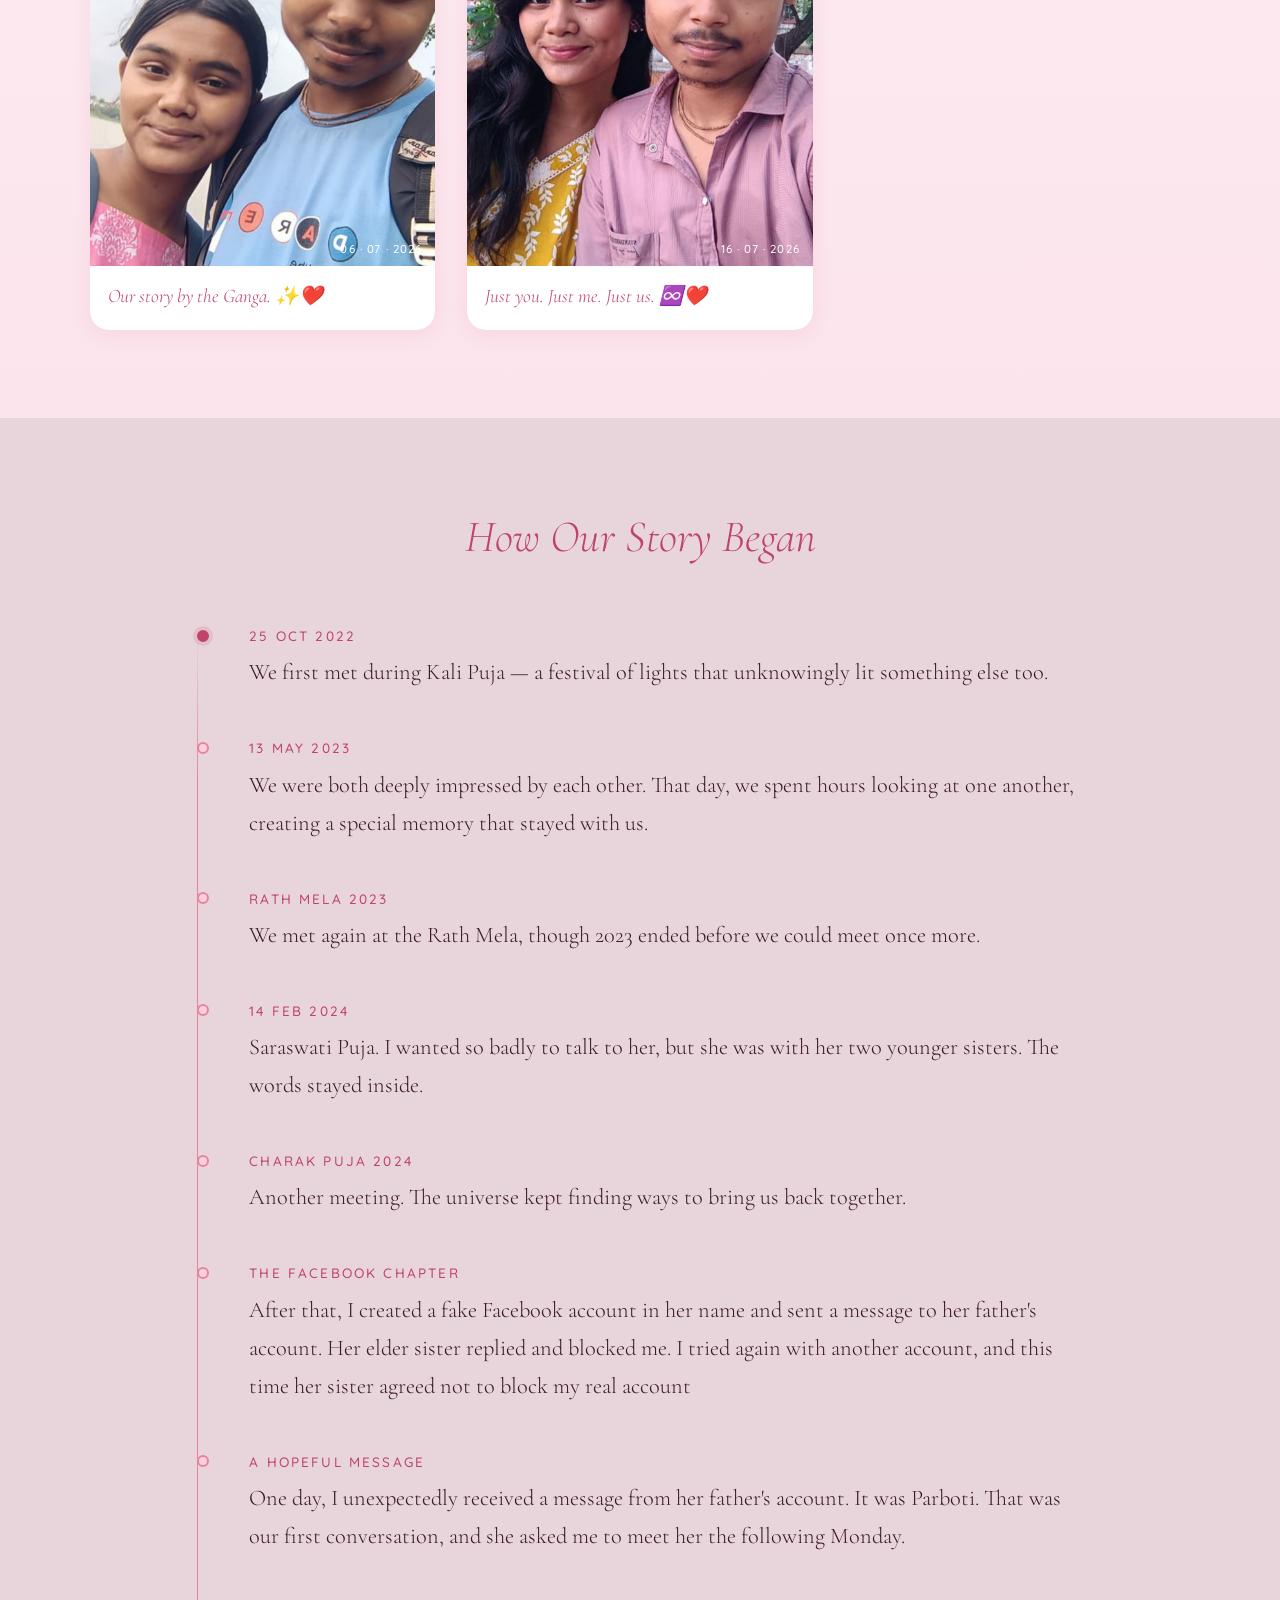
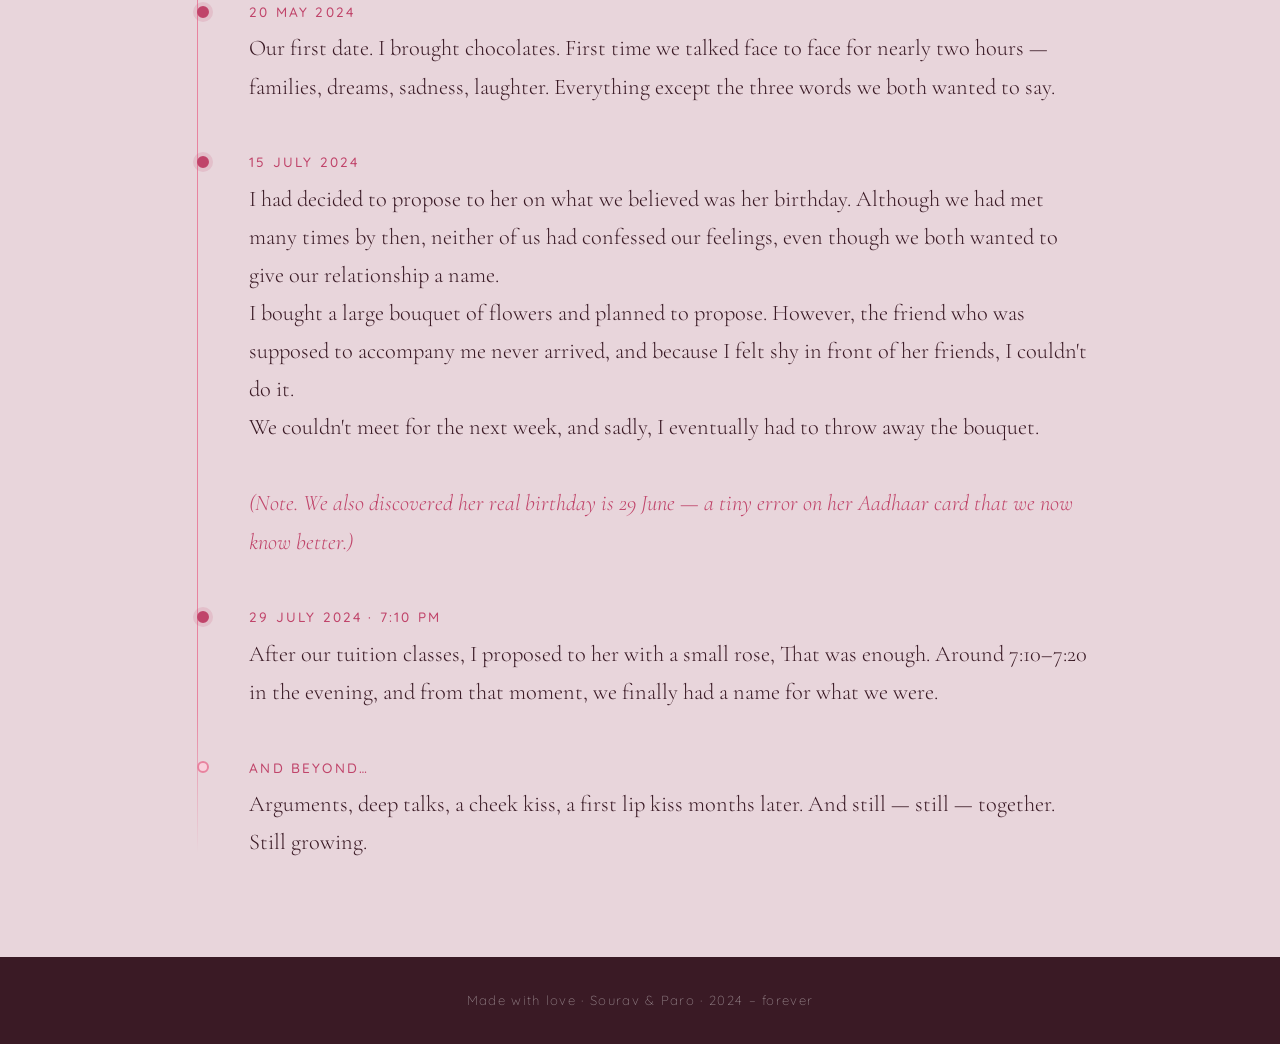
==== commit 1317f023: "Update index.html" ====
--- a/Loveria by ai/index.html
+++ b/Loveria by ai/index.html
@@ -43,7 +43,7 @@
             <div class="card">
                 <div class="card-top">
                     <div class="card-avatar">
-                        <img src="recources/Sourav.jpeg" alt="Sourav">
+                        <img src="recources/Sourav.jpg" alt="Sourav">
                     </div>
                     <div class="card-name">Sourav</div>
                 </div>
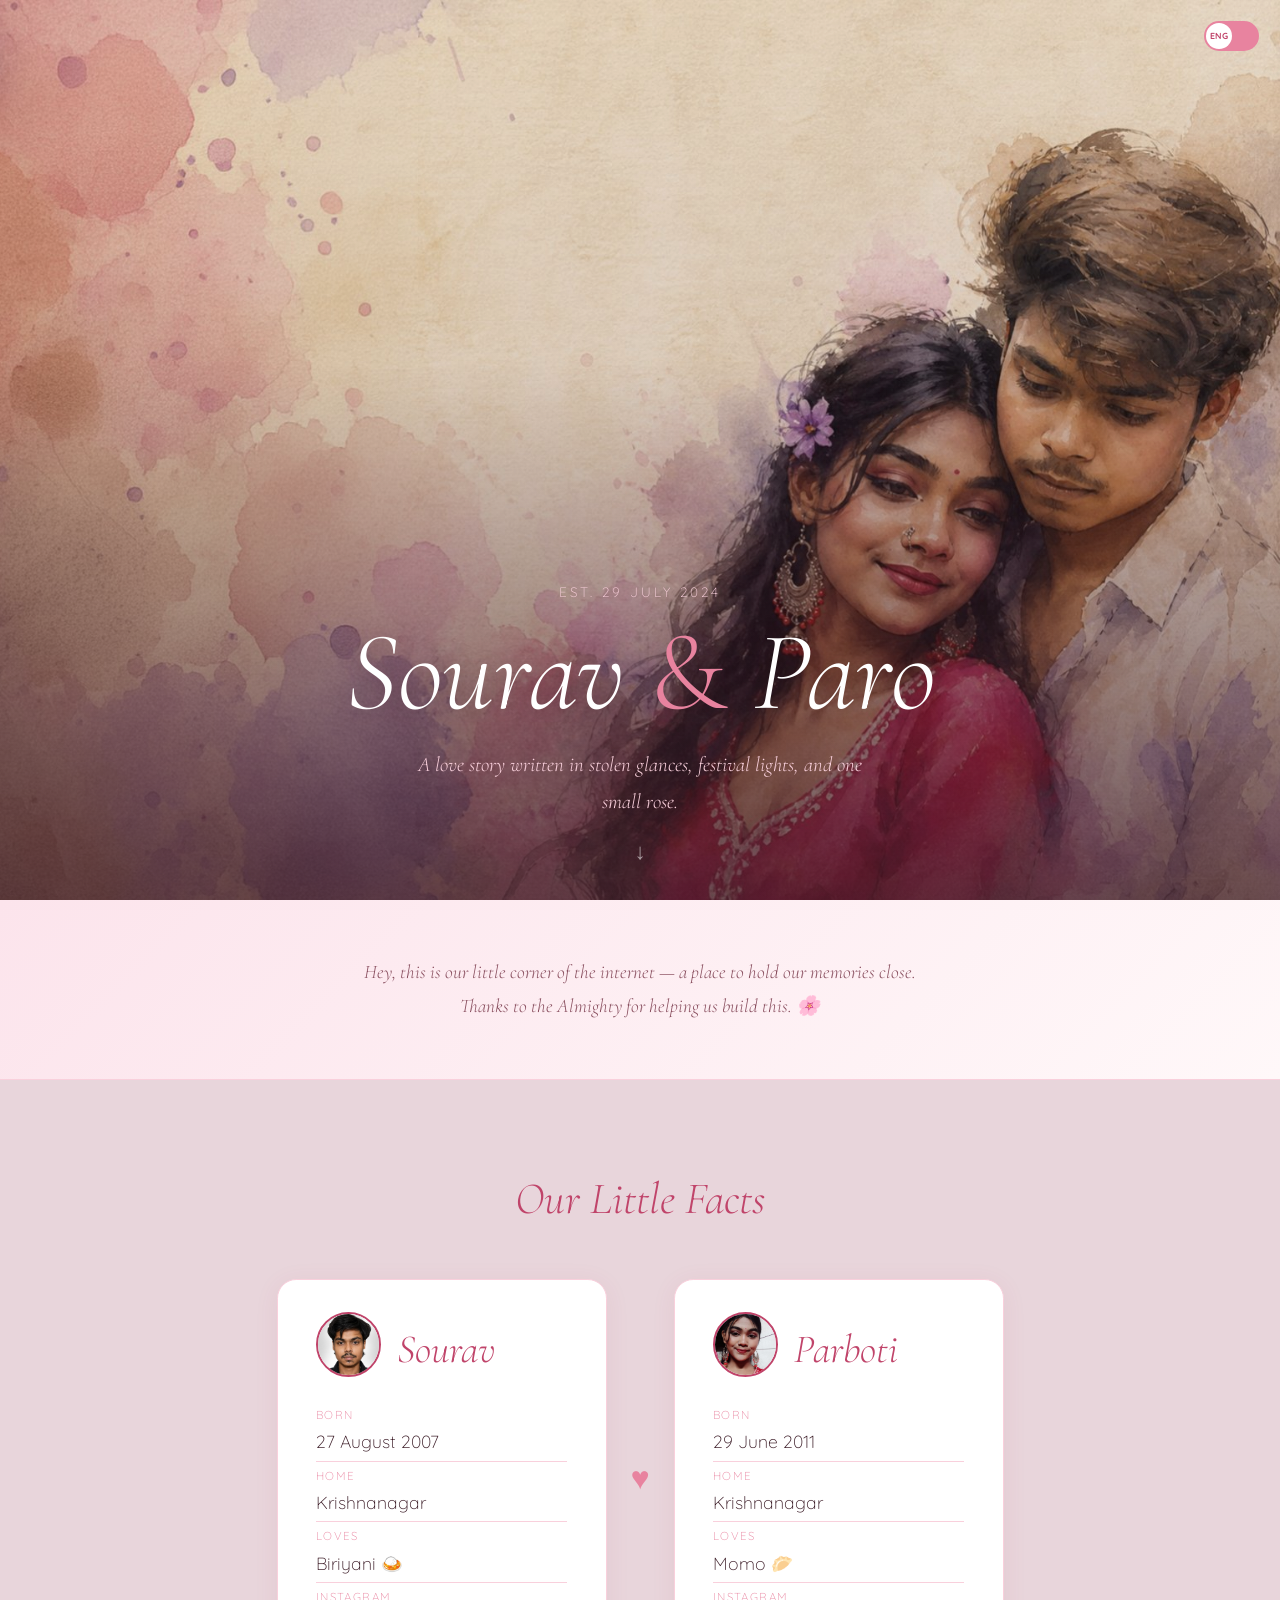
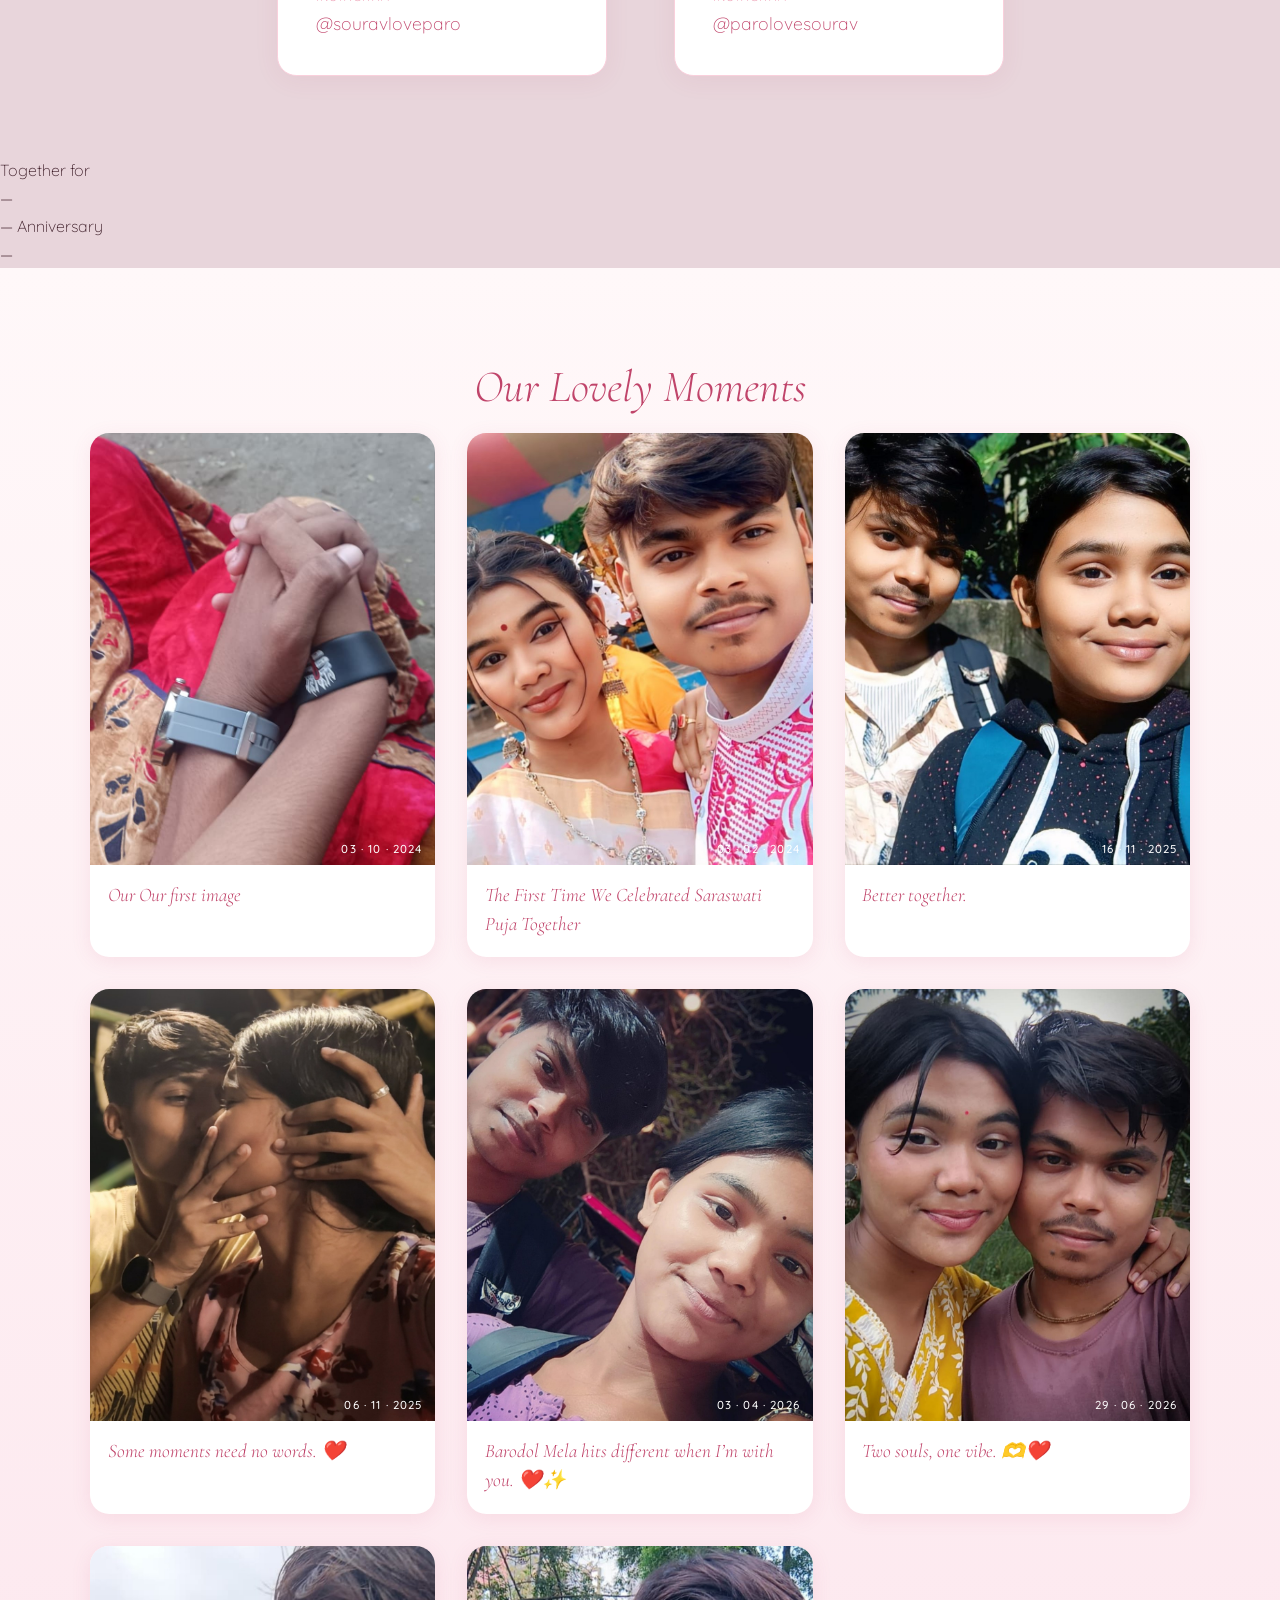
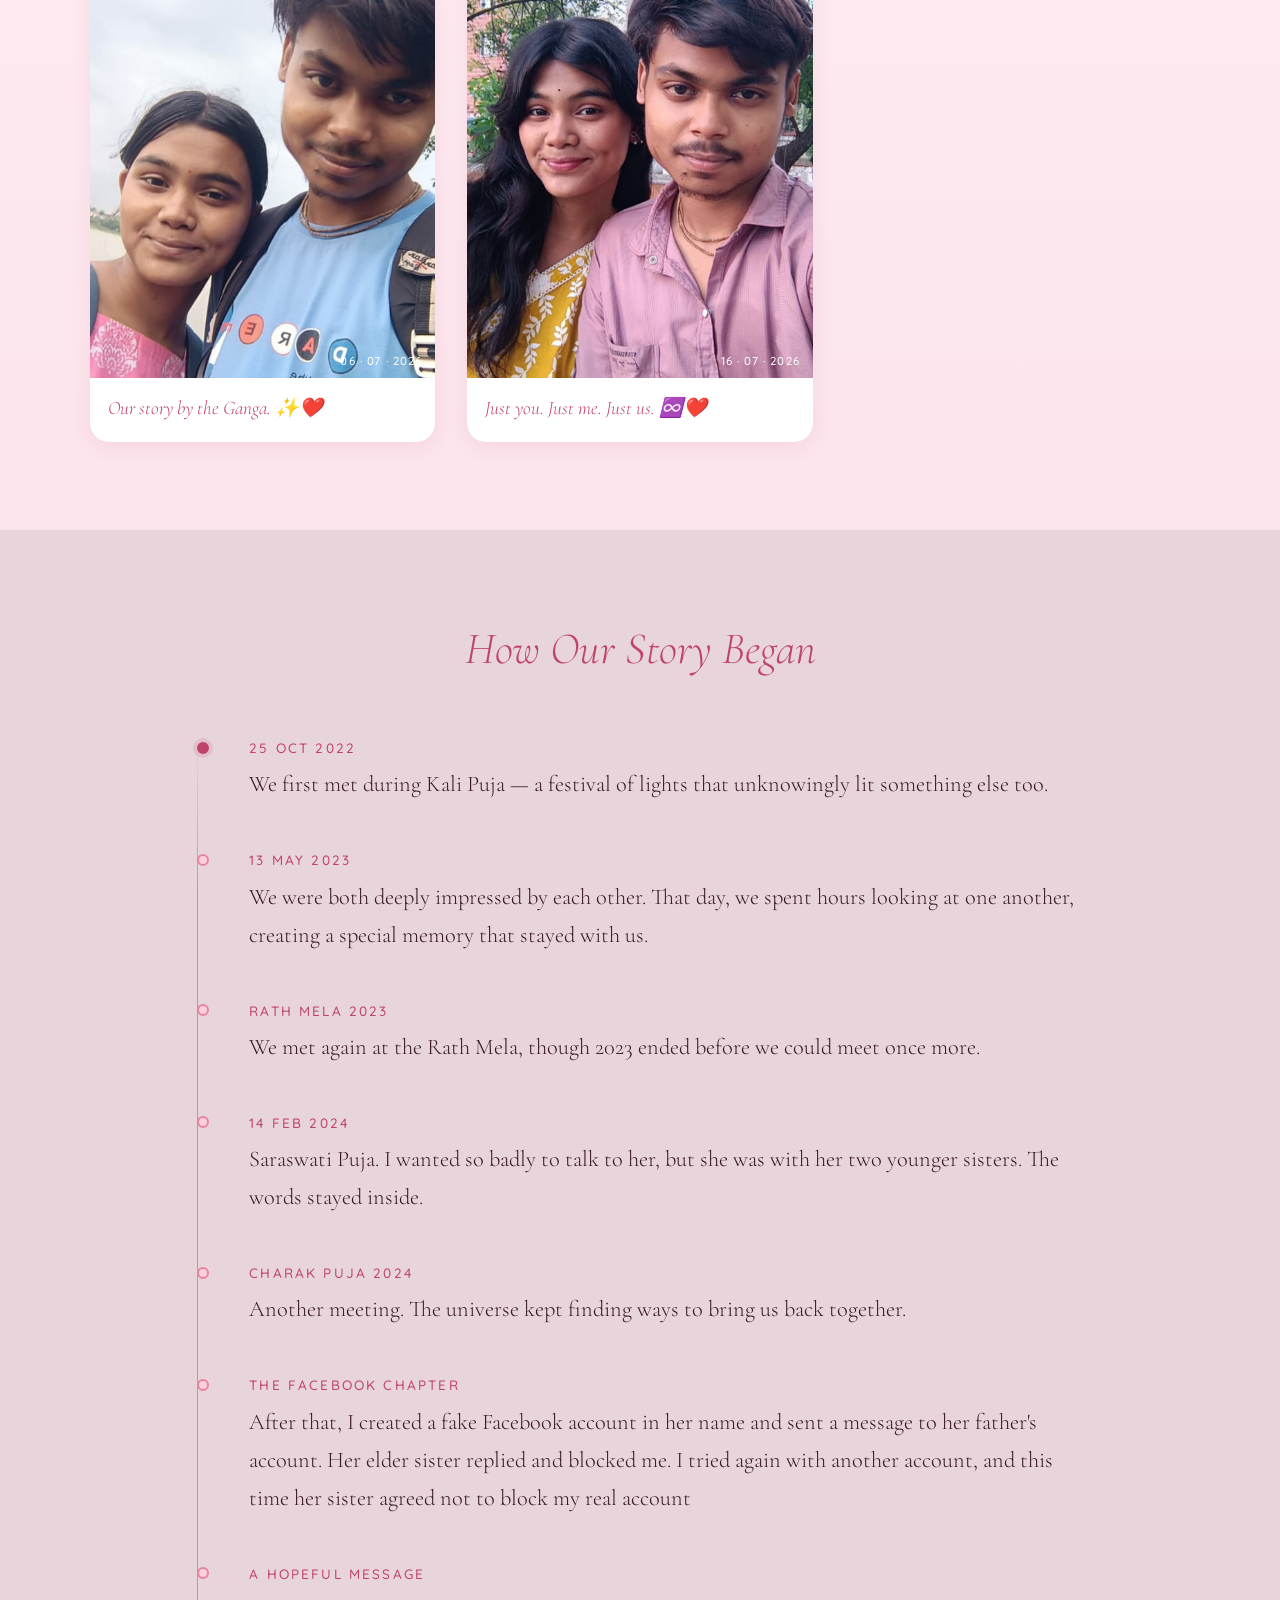
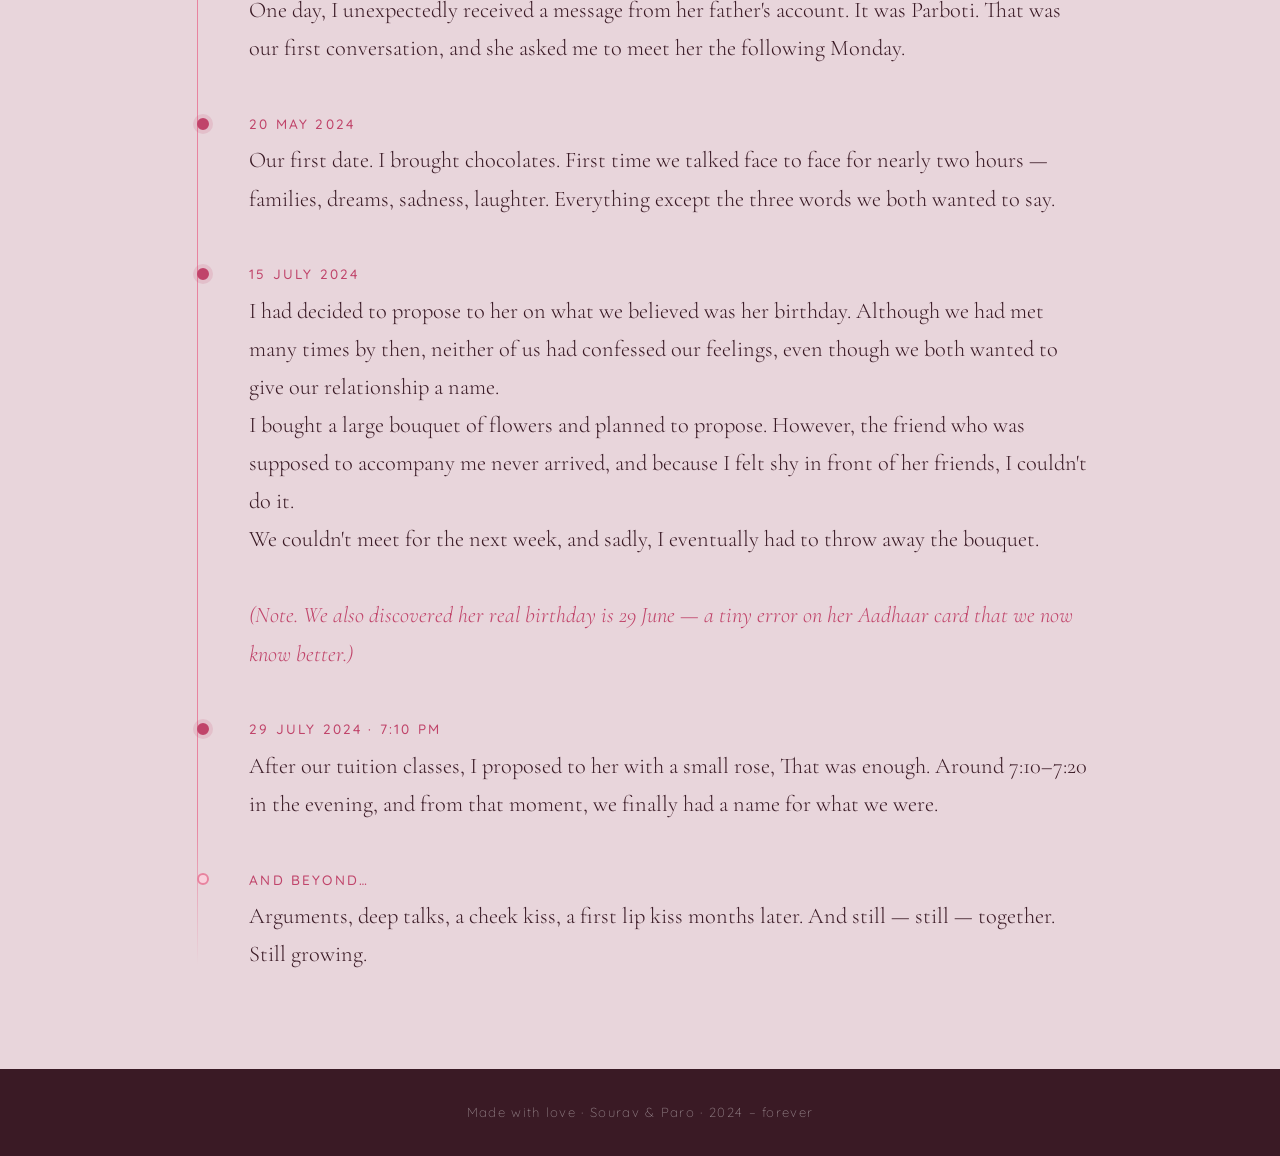
==== commit 81cb3ffd: "Update index.html" ====
--- a/Loveria by ai/index.html
+++ b/Loveria by ai/index.html
@@ -68,6 +68,20 @@
         </div>
     </section>
 
+    <!-- LIVE COUNTERS -->
+    <section class="counters-section">
+        <div class="counters-wrap">
+            <div class="glass-card">
+                <div class="glass-title" data-eng="Together for" data-ben="একসাথে আছি">Together for</div>
+                <div class="glass-value" id="togetherFor">—</div>
+            </div>
+            <div class="glass-card">
+                <div class="glass-title" id="annivTitle">— Anniversary</div>
+                <div class="glass-value" id="annivCountdown">—</div>
+            </div>
+        </div>
+    </section>
+
     <!-- PHOTO GALLERY -->
     <section class="gallery-section">
         <h2 class="section-title">Our Lovely Moments</h2>
